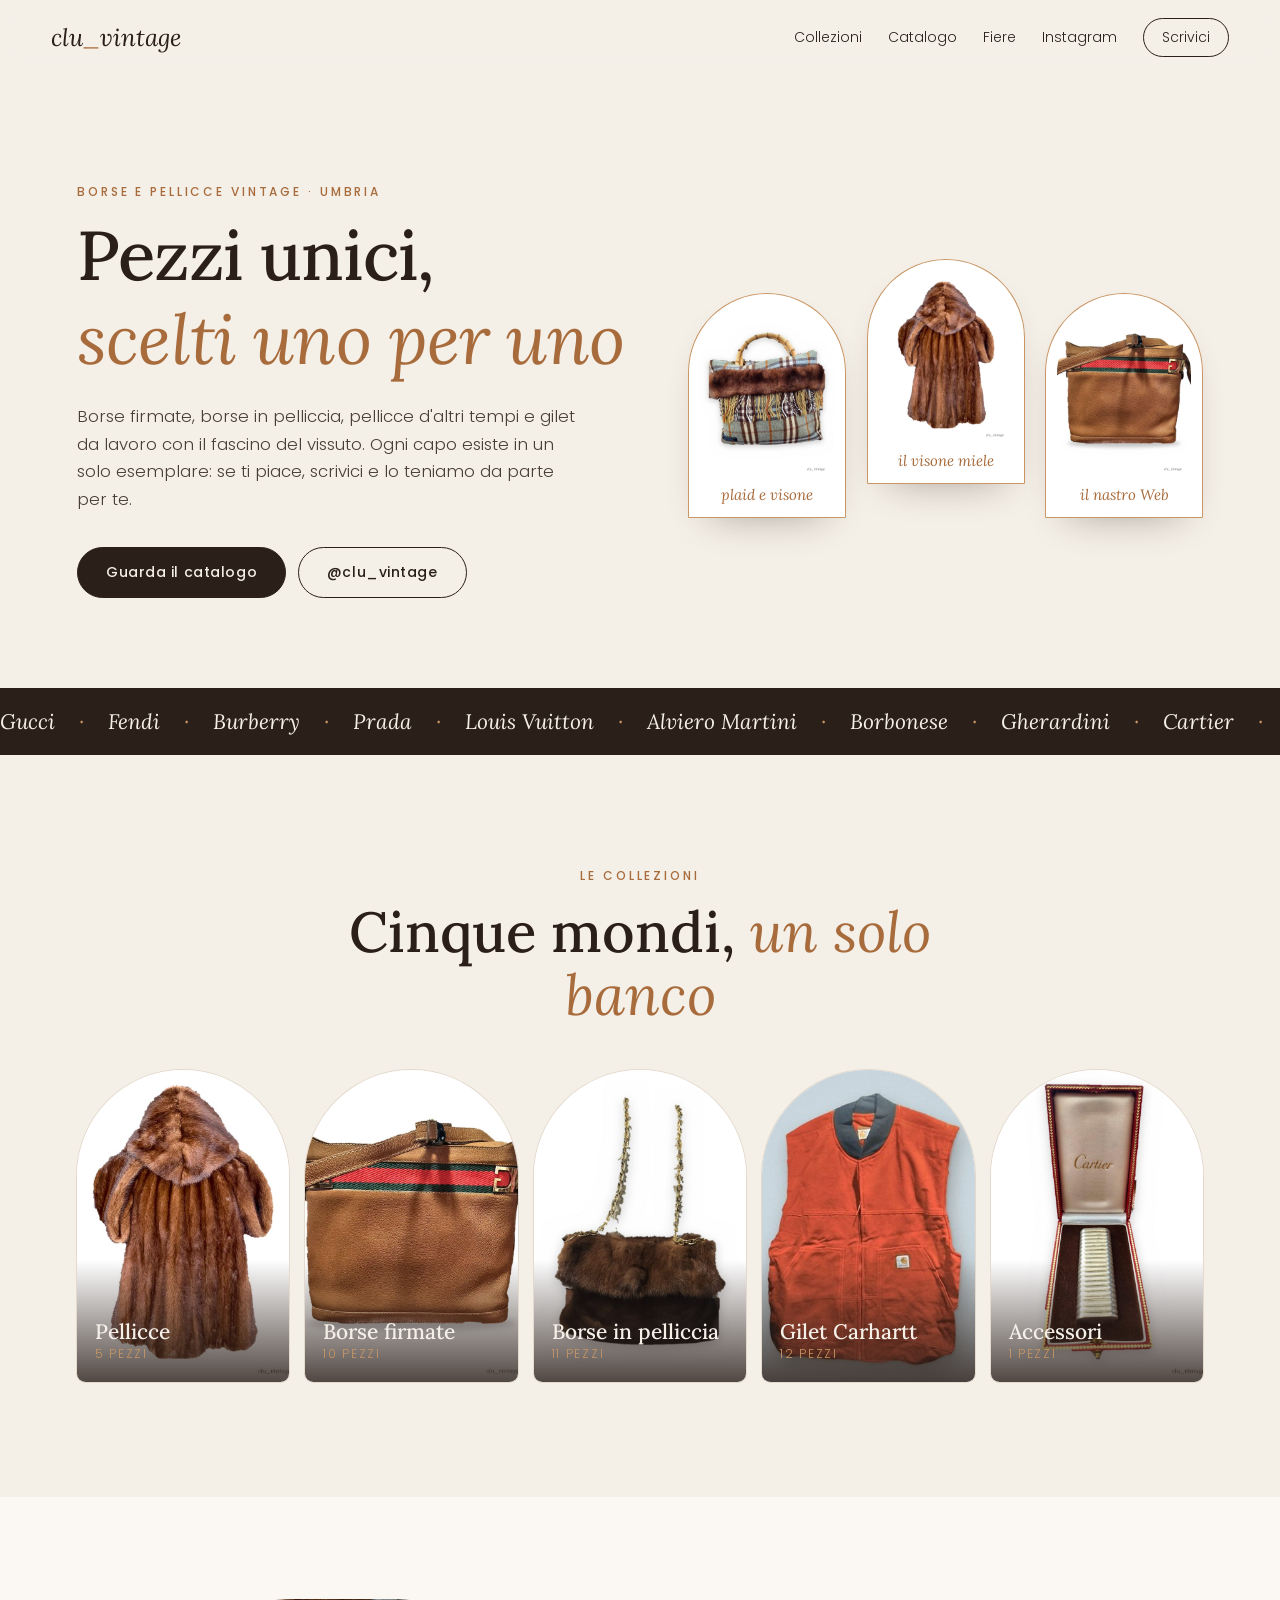
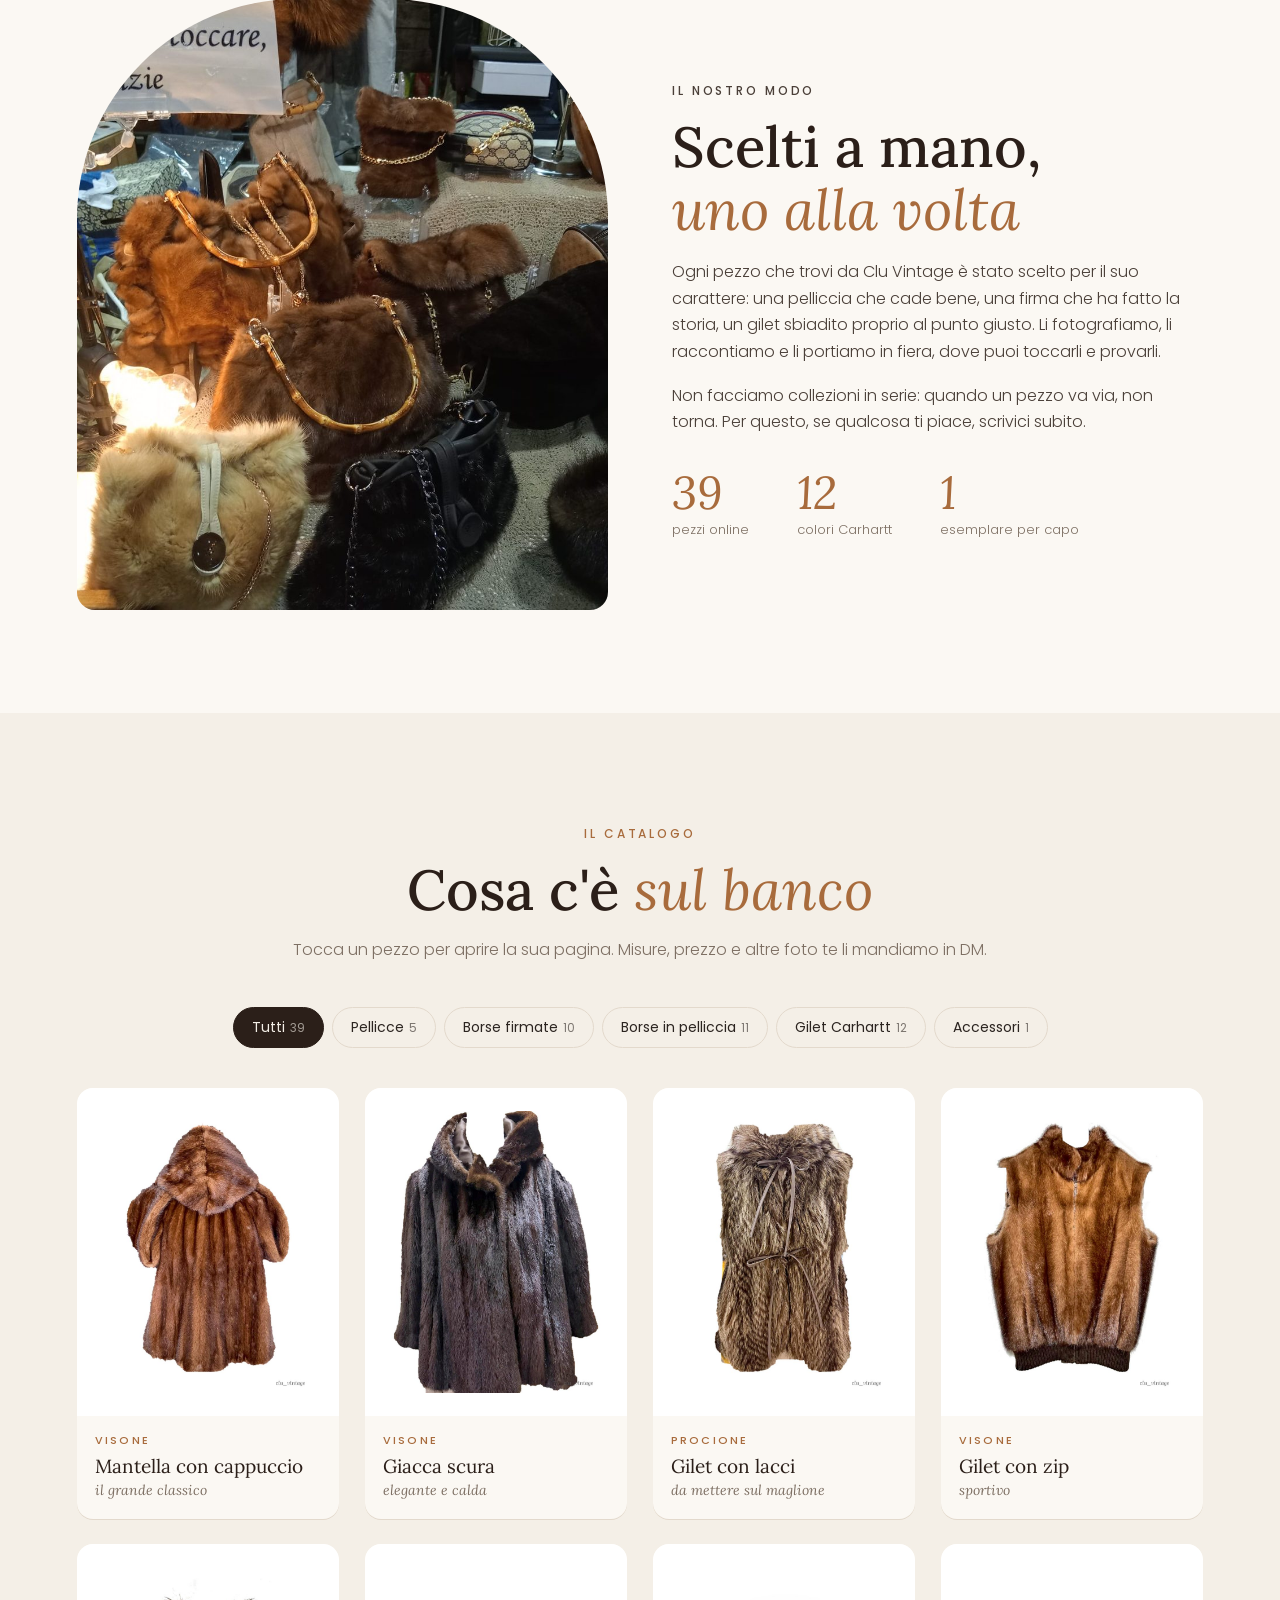
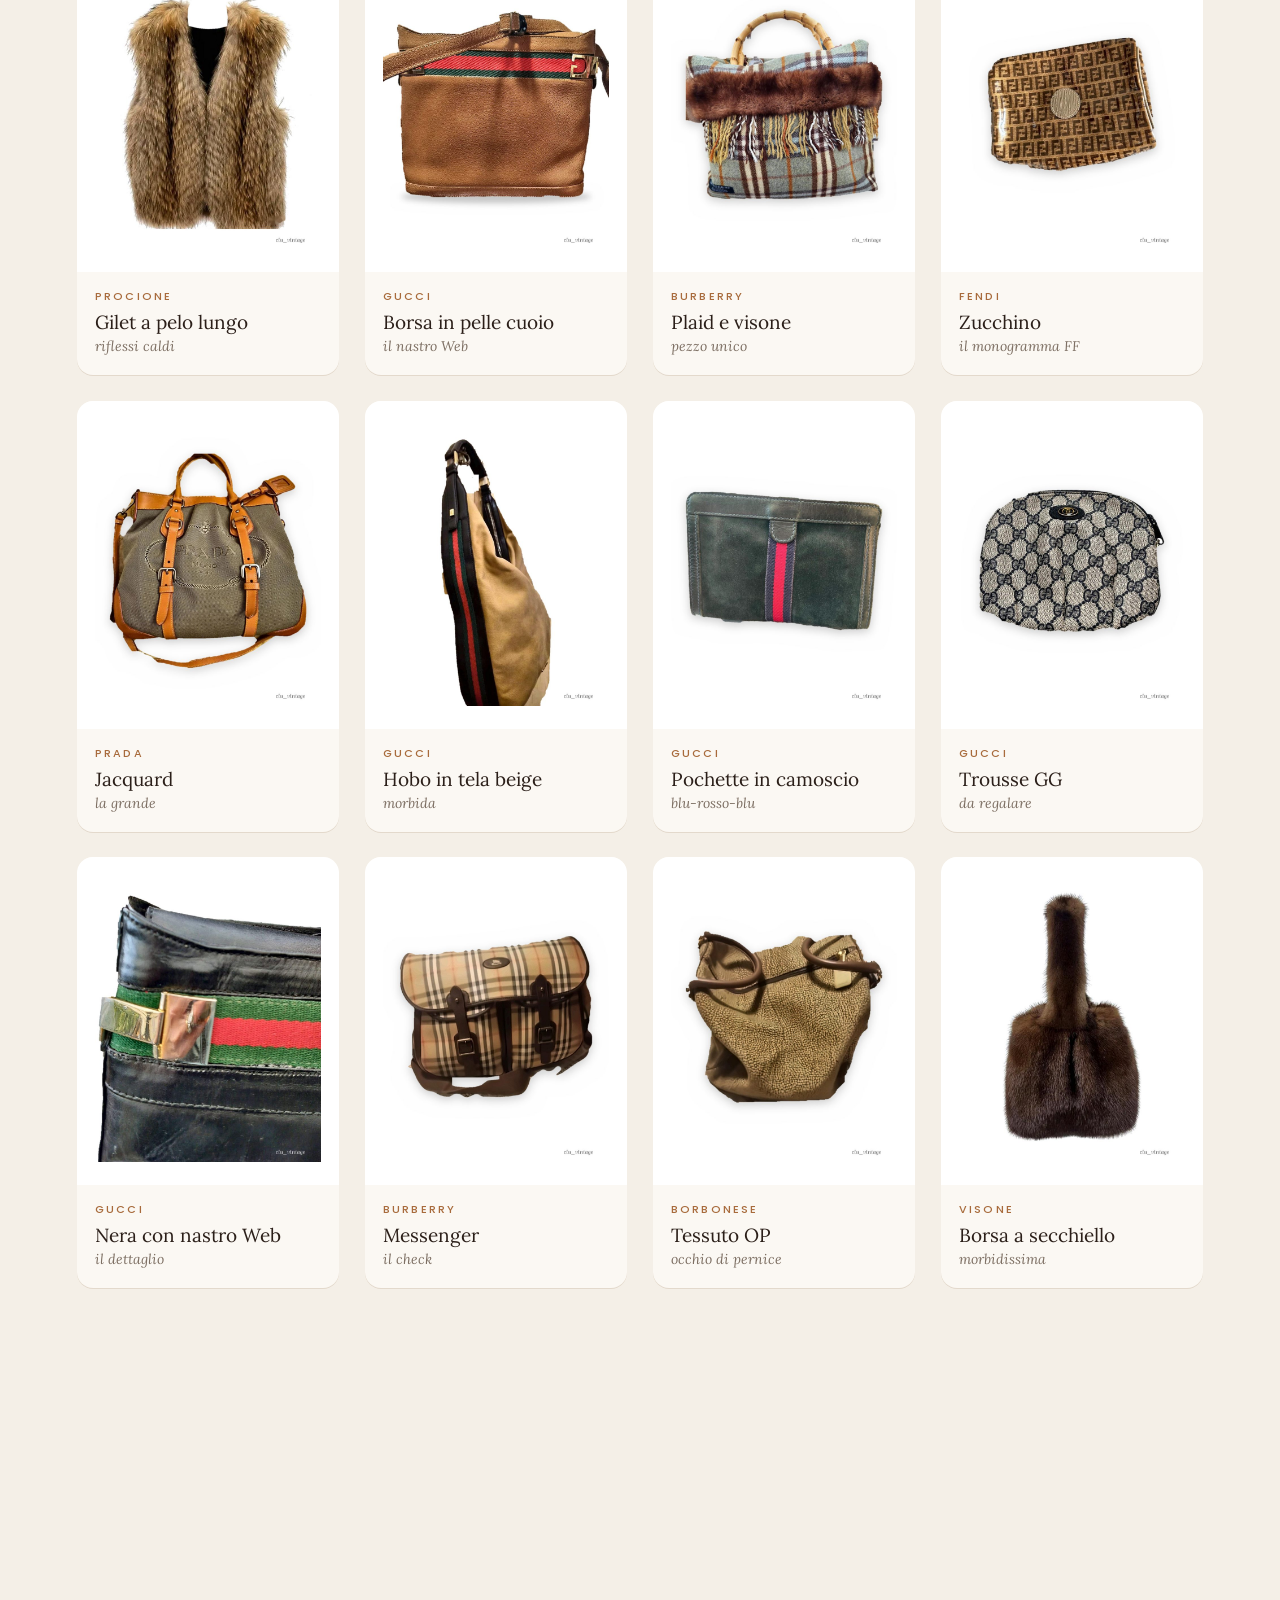
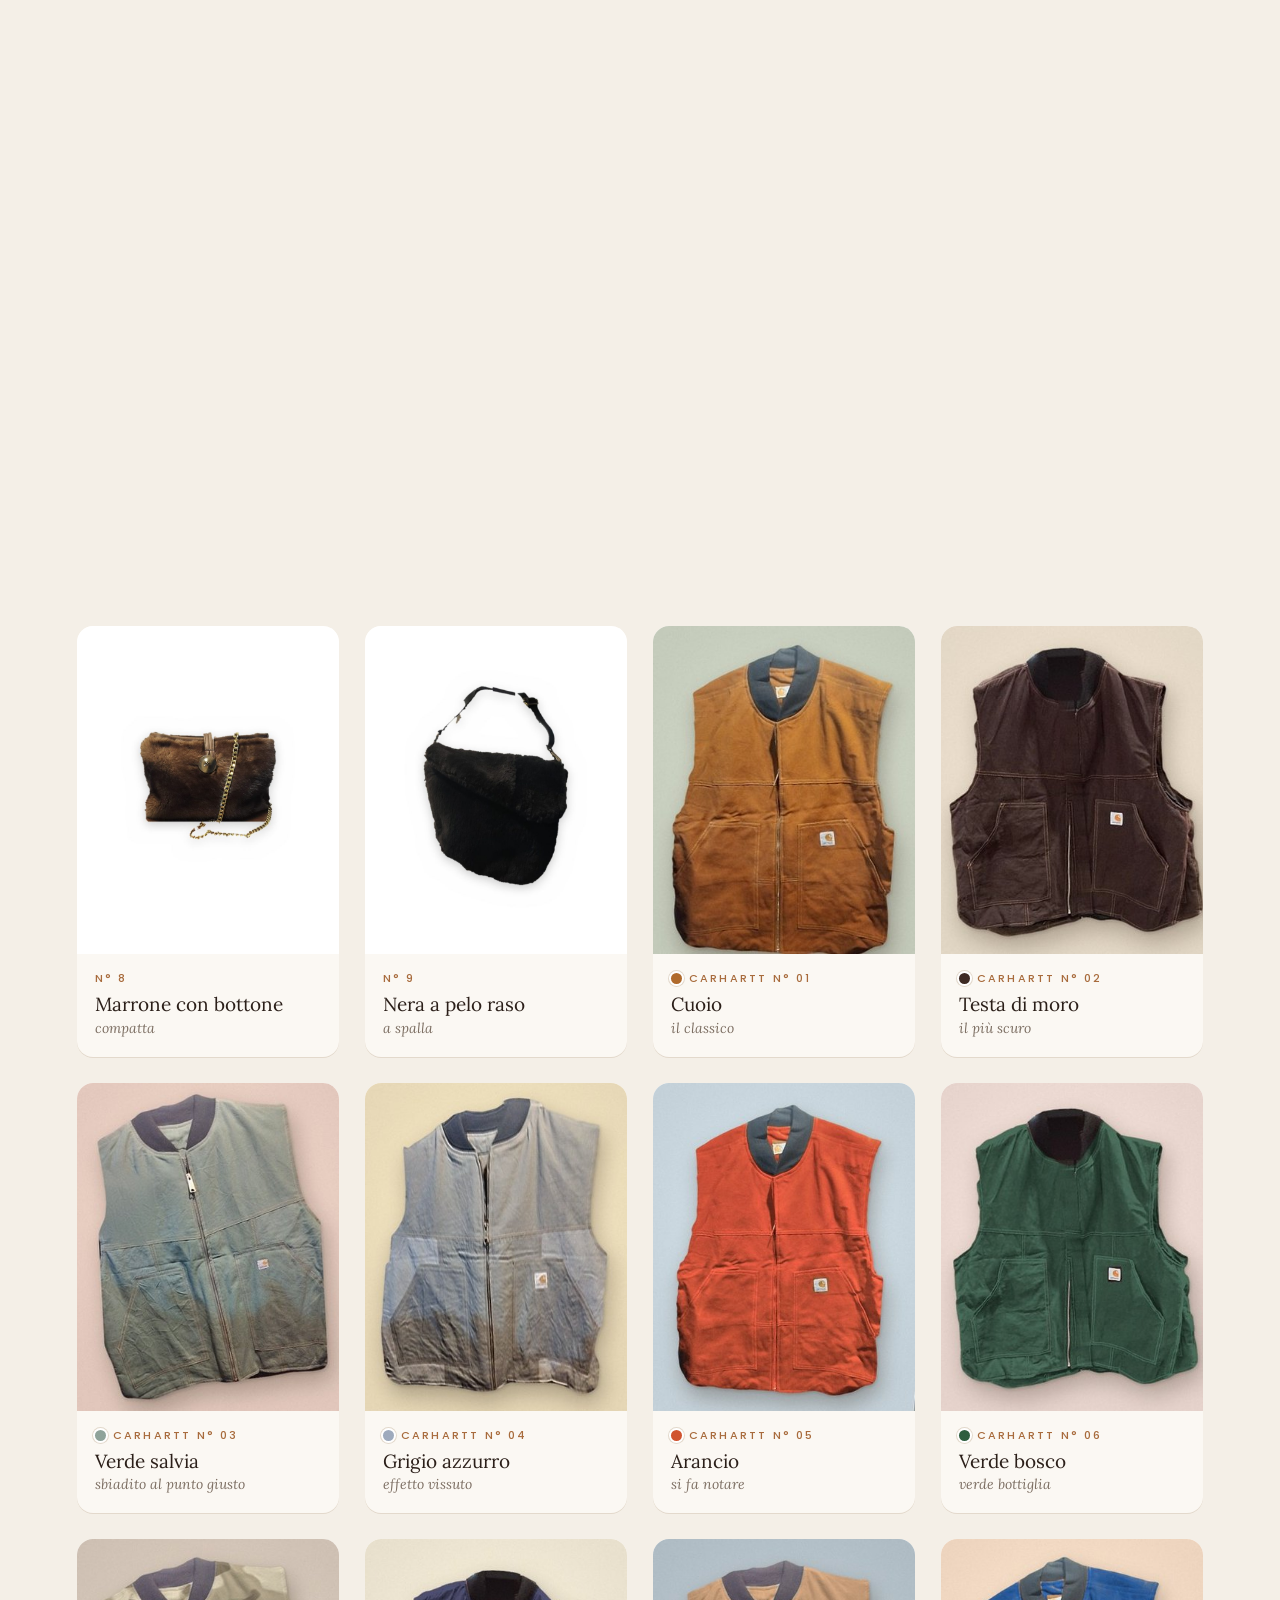
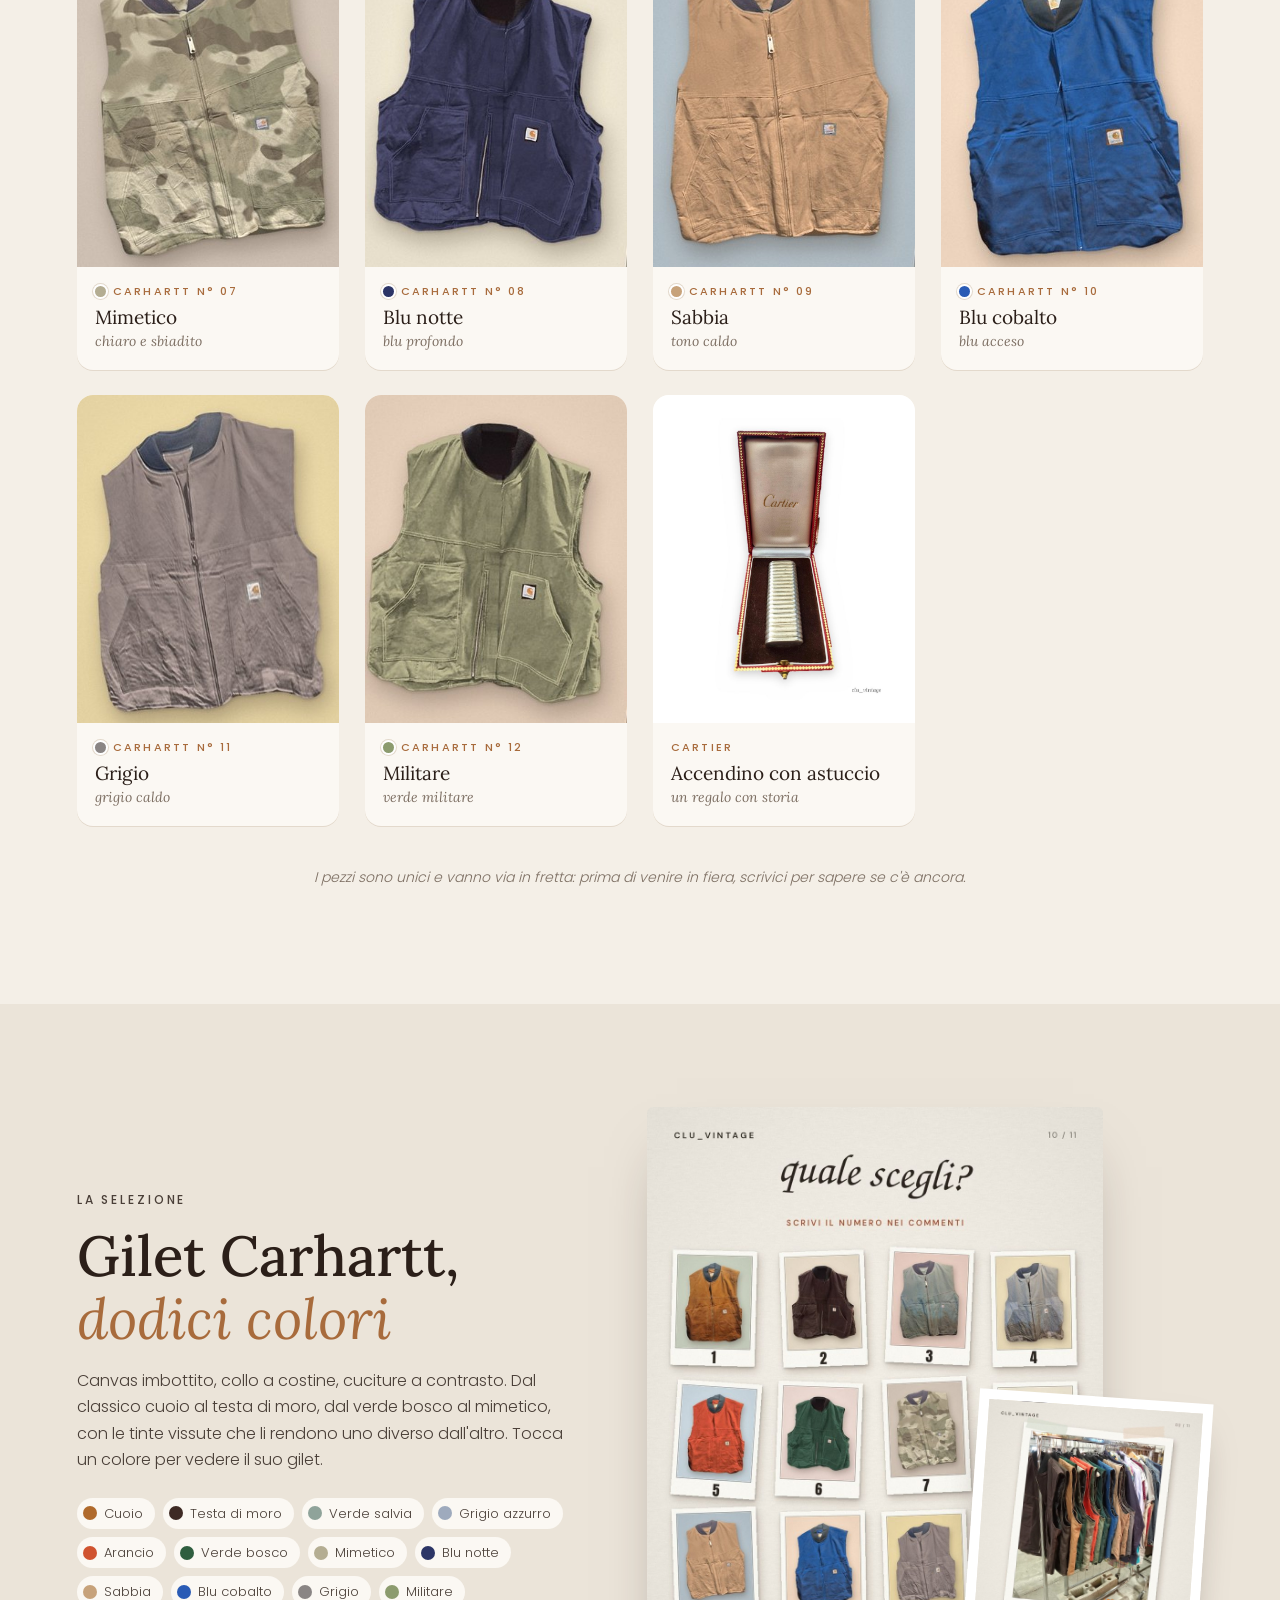
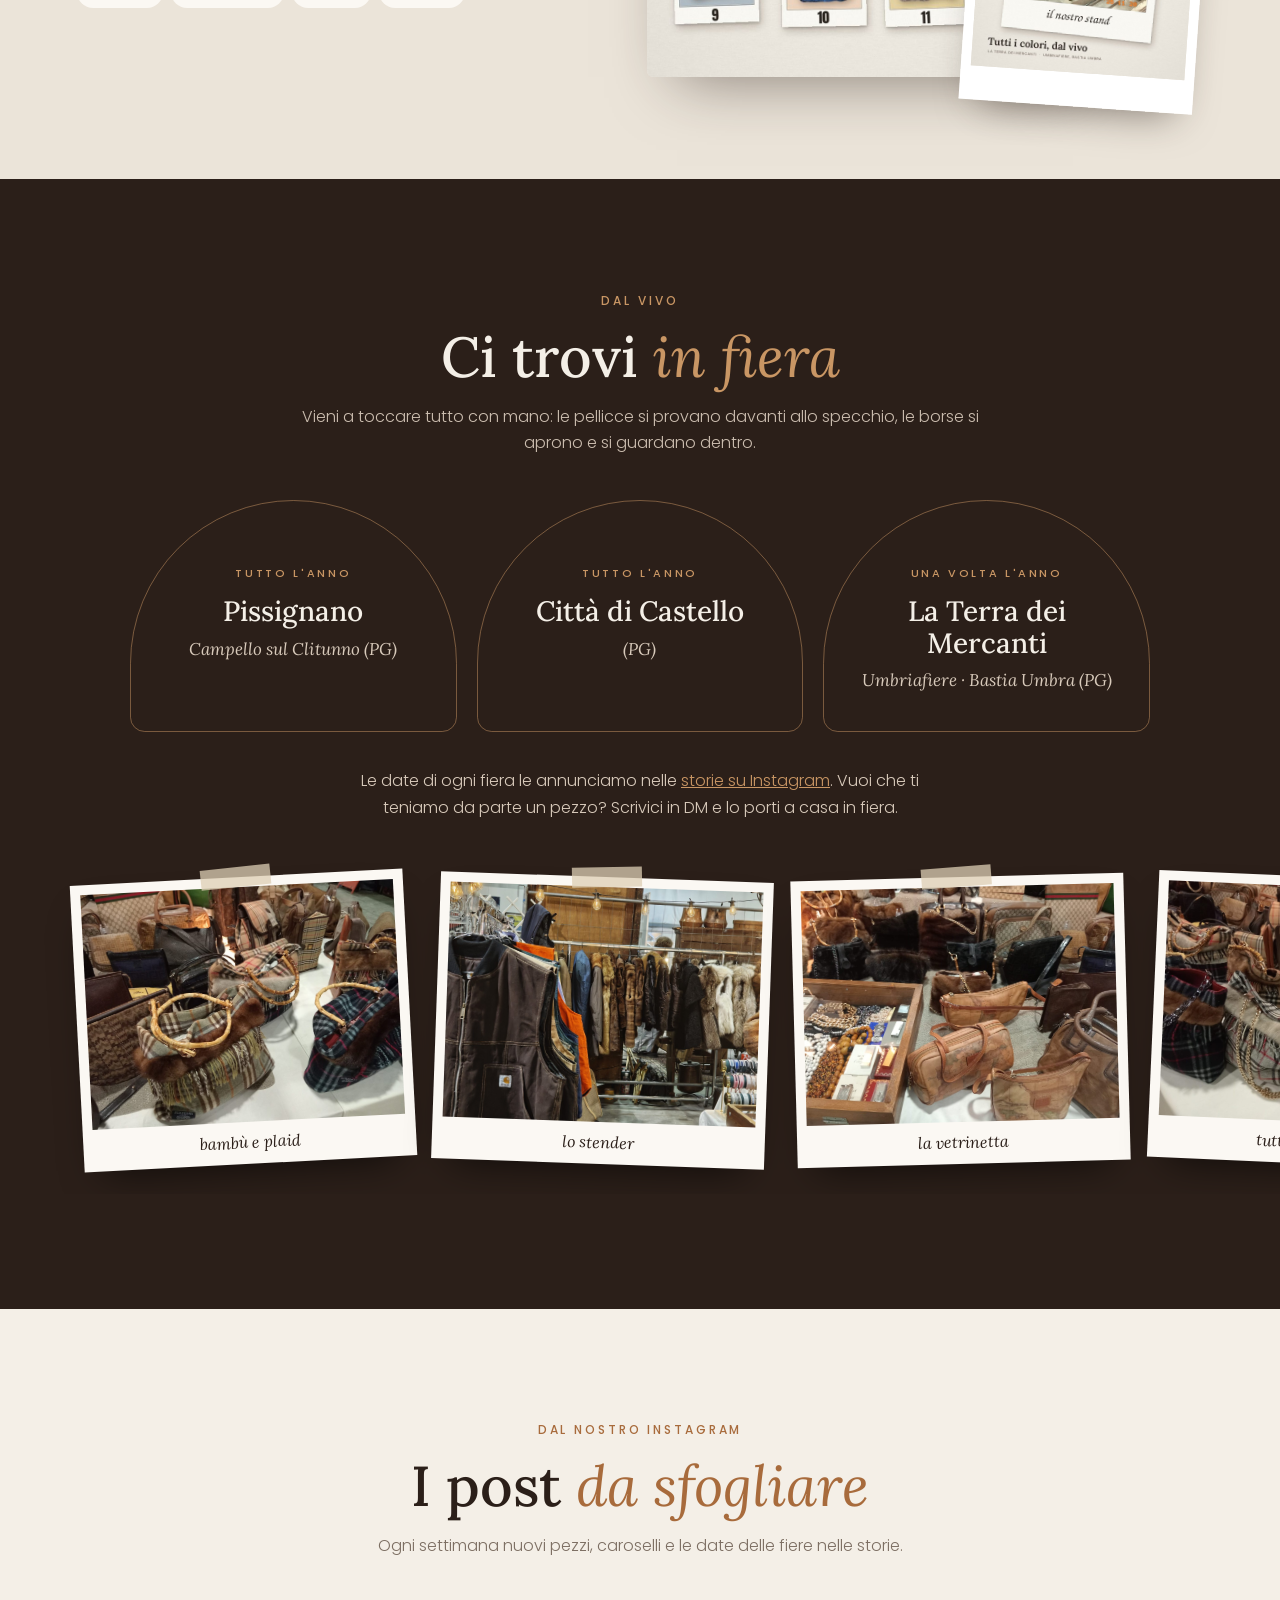
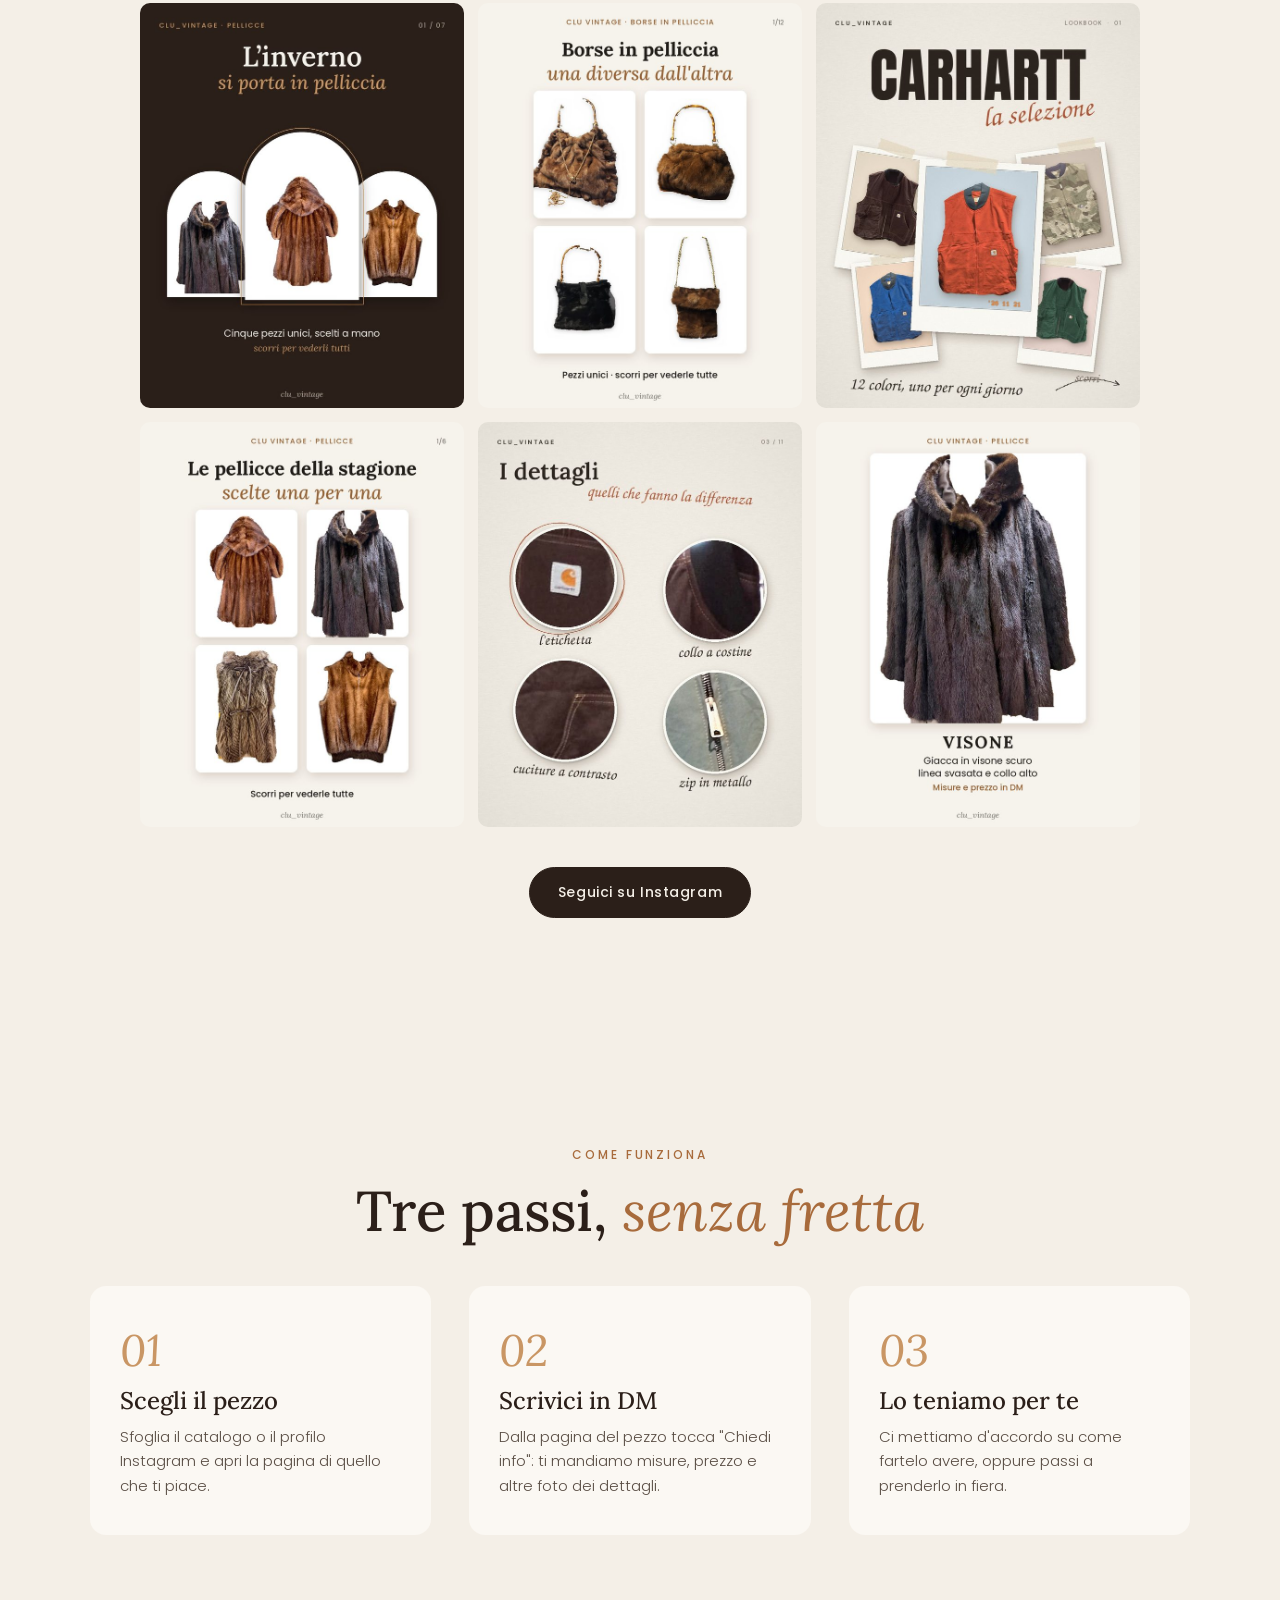
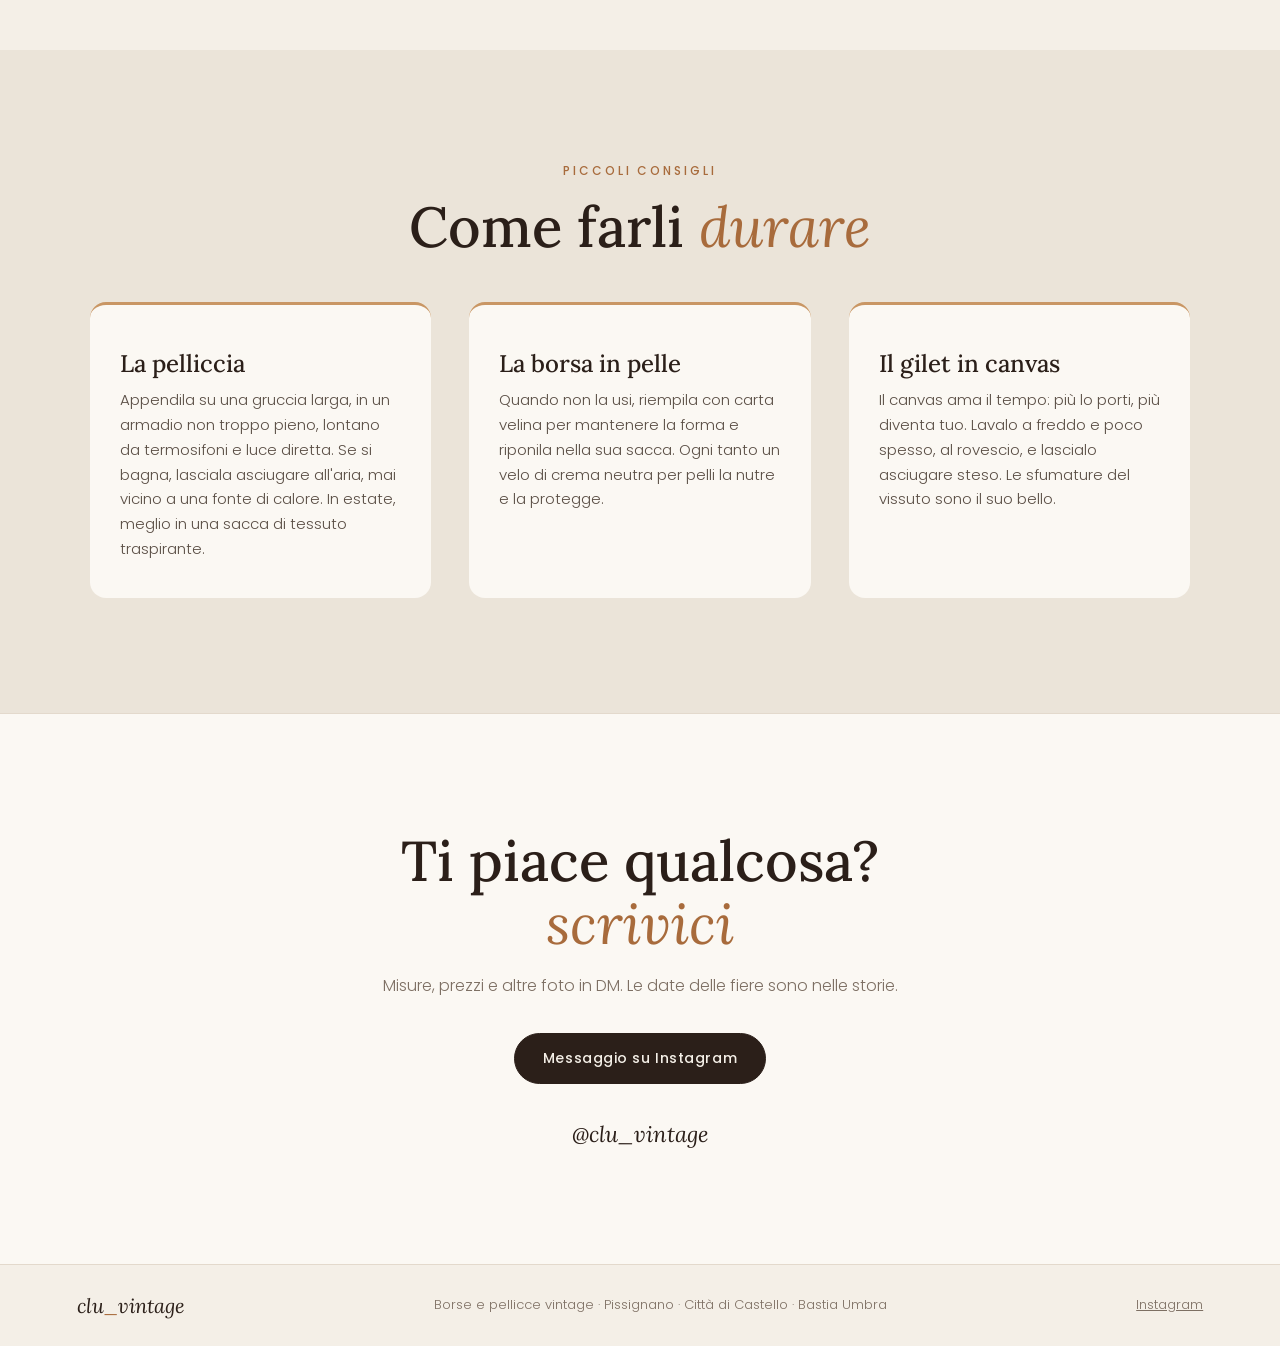
==== index.html @ 638a4118 "Sito vetrina Clu Vintage: catalogo, pagine prodotto, fiere, Instagram Co-Authored-By: Claude Opus 5." ====
<!doctype html>
<html lang="it">
<head>
<meta charset="utf-8">
<meta name="viewport" content="width=device-width, initial-scale=1">
<title>Clu Vintage · Borse e pellicce vintage</title>
<meta name="description" content="Clu Vintage: borse firmate, borse in pelliccia, pellicce e gilet Carhartt vintage. Pezzi unici scelti uno per uno. Ci trovi in fiera a Pissignano e Città di Castello e su Instagram.">
<meta property="og:title" content="Clu Vintage · Borse e pellicce vintage">
<meta property="og:description" content="Pezzi unici scelti uno per uno. Info e prezzi in DM su Instagram.">
<meta property="og:image" content="img/visone-cappuccio.jpg">
<link rel="icon" href="data:image/svg+xml,%3Csvg xmlns='http://www.w3.org/2000/svg' viewBox='0 0 64 64'%3E%3Crect width='64' height='64' rx='14' fill='%232b1f19'/%3E%3Ctext x='32' y='44' font-family='Georgia,serif' font-style='italic' font-size='34' fill='%23f4efe7' text-anchor='middle'%3Ec%3C/text%3E%3C/svg%3E">
<link rel="stylesheet" href="fonts/fonts.css">
<link rel="stylesheet" href="style.css">
</head>
<body>

<header class="top">
  <a class="logo" href="index.html">clu<span>_</span>vintage</a>
  <nav>
    <a href="#collezioni">Collezioni</a>
    <a href="#catalogo">Catalogo</a>
    <a href="#fiere">Fiere</a>
    <a href="#instagram">Instagram</a>
    <a class="pill" href="https://ig.me/m/clu_vintage" target="_blank" rel="noopener">Scrivici</a>
  </nav>
</header>

<section class="hero">
  <div class="hero-text">
    <p class="kicker rise" style="--d:0">Borse e pellicce vintage · Umbria</p>
    <h1><span class="rise" style="--d:1">Pezzi unici,</span><br><em class="rise" style="--d:2">scelti uno per uno</em></h1>
    <p class="lead rise" style="--d:3">Borse firmate, borse in pelliccia, pellicce d'altri tempi e gilet da lavoro con il fascino del vissuto. Ogni capo esiste in un solo esemplare: se ti piace, scrivici e lo teniamo da parte per te.</p>
    <div class="cta rise" style="--d:4">
      <a class="btn" href="#catalogo">Guarda il catalogo</a>
      <a class="btn ghost" href="https://instagram.com/clu_vintage" target="_blank" rel="noopener">@clu_vintage</a>
    </div>
  </div>
  <div class="arches" aria-hidden="true">
    <a class="arch a1" href="prodotto.html?p=burberry-plaid-visone"><img src="img/burberry-visone.jpg" alt=""><span>plaid e visone</span></a>
    <a class="arch a2" href="prodotto.html?p=mantella-visone-cappuccio"><img src="img/visone-cappuccio.jpg" alt=""><span>il visone miele</span></a>
    <a class="arch a3" href="prodotto.html?p=gucci-pelle-cuoio-web"><img src="img/gucci-cuoio-web.jpg" alt=""><span>il nastro Web</span></a>
  </div>
</section>

<div class="marquee" aria-label="Le firme">
  <div class="track">
    <span>Gucci</span><i>·</i><span>Fendi</span><i>·</i><span>Burberry</span><i>·</i><span>Prada</span><i>·</i><span>Louis Vuitton</span><i>·</i><span>Alviero Martini</span><i>·</i><span>Borbonese</span><i>·</i><span>Gherardini</span><i>·</i><span>Cartier</span><i>·</i><span>Carhartt</span><i>·</i><span>Visone</span><i>·</i>
    <span aria-hidden="true">Gucci</span><i>·</i><span aria-hidden="true">Fendi</span><i>·</i><span aria-hidden="true">Burberry</span><i>·</i><span aria-hidden="true">Prada</span><i>·</i><span aria-hidden="true">Louis Vuitton</span><i>·</i><span aria-hidden="true">Alviero Martini</span><i>·</i><span aria-hidden="true">Borbonese</span><i>·</i><span aria-hidden="true">Gherardini</span><i>·</i><span aria-hidden="true">Cartier</span><i>·</i><span aria-hidden="true">Carhartt</span><i>·</i><span aria-hidden="true">Visone</span><i>·</i>
  </div>
</div>

<section id="collezioni" class="section">
  <div class="head reveal">
    <p class="kicker">Le collezioni</p>
    <h2>Cinque mondi, <em>un solo banco</em></h2>
  </div>
  <div class="colls" id="colls"></div>
</section>

<section class="story">
  <div class="story-img reveal"><img src="img/banco-17752.jpg" alt="Il banco Clu Vintage con le borse in pelliccia" loading="lazy"></div>
  <div class="story-text reveal">
    <p class="kicker">Il nostro modo</p>
    <h2>Scelti a mano,<br><em>uno alla volta</em></h2>
    <p>Ogni pezzo che trovi da Clu Vintage è stato scelto per il suo carattere: una pelliccia che cade bene, una firma che ha fatto la storia, un gilet sbiadito proprio al punto giusto. Li fotografiamo, li raccontiamo e li portiamo in fiera, dove puoi toccarli e provarli.</p>
    <p>Non facciamo collezioni in serie: quando un pezzo va via, non torna. Per questo, se qualcosa ti piace, scrivici subito.</p>
    <div class="nums">
      <div><b data-count="40">40</b><span>pezzi online</span></div>
      <div><b data-count="12">12</b><span>colori Carhartt</span></div>
      <div><b>1</b><span>esemplare per capo</span></div>
    </div>
  </div>
</section>

<section id="catalogo" class="section">
  <div class="head reveal">
    <p class="kicker">Il catalogo</p>
    <h2>Cosa c'è <em>sul banco</em></h2>
    <p class="sub" id="catsub">Tocca un pezzo per aprire la sua pagina. Misure, prezzo e altre foto te li mandiamo in DM.</p>
  </div>
  <div class="filters" role="tablist"></div>
  <div class="grid" id="grid"></div>
  <p class="note">I pezzi sono unici e vanno via in fretta: prima di venire in fiera, scrivici per sapere se c'è ancora.</p>
</section>

<section class="carhartt">
  <div class="c-text reveal">
    <p class="kicker">La selezione</p>
    <h2>Gilet Carhartt,<br><em>dodici colori</em></h2>
    <p>Canvas imbottito, collo a costine, cuciture a contrasto. Dal classico cuoio al testa di moro, dal verde bosco al mimetico, con le tinte vissute che li rendono uno diverso dall'altro. Tocca un colore per vedere il suo gilet.</p>
    <p class="swatches" id="swatches"></p>
  </div>
  <div class="c-img reveal">
    <img class="p1" src="img/carhartt-12.jpg" alt="I dodici gilet Carhartt numerati da 1 a 12" loading="lazy">
    <img class="p2" src="img/carhartt-stand.jpg" alt="I gilet appesi allo stand" loading="lazy">
  </div>
</section>

<section id="fiere" class="section market">
  <div class="head reveal">
    <p class="kicker">Dal vivo</p>
    <h2>Ci trovi <em>in fiera</em></h2>
    <p class="sub">Vieni a toccare tutto con mano: le pellicce si provano davanti allo specchio, le borse si aprono e si guardano dentro.</p>
  </div>
  <div class="fairs">
    <div class="fair reveal">
      <p class="m-label">Tutto l'anno</p>
      <h3>Pissignano</h3>
      <p class="m-place">Campello sul Clitunno (PG)</p>
    </div>
    <div class="fair reveal">
      <p class="m-label">Tutto l'anno</p>
      <h3>Città di Castello</h3>
      <p class="m-place">(PG)</p>
    </div>
    <div class="fair reveal">
      <p class="m-label">Una volta l'anno</p>
      <h3>La Terra dei Mercanti</h3>
      <p class="m-place">Umbriafiere · Bastia Umbra (PG)</p>
    </div>
  </div>
  <p class="fair-note reveal">Le date di ogni fiera le annunciamo nelle <a href="https://instagram.com/clu_vintage" target="_blank" rel="noopener">storie su Instagram</a>. Vuoi che ti teniamo da parte un pezzo? Scrivici in DM e lo porti a casa in fiera.</p>
  <div class="strip" id="strip">
    <figure style="--r:-3deg"><img src="img/banco-17758.jpg" alt="Borse con manici in bambù e plaid" loading="lazy"><figcaption>bambù e plaid</figcaption></figure>
    <figure style="--r:2deg"><img src="img/banco-17914.jpg" alt="Lo stand con gilet e pellicce" loading="lazy"><figcaption>lo stender</figcaption></figure>
    <figure style="--r:-1.5deg"><img src="img/banco-17749.jpg" alt="Borse in pelle e accendini sul banco" loading="lazy"><figcaption>la vetrinetta</figcaption></figure>
    <figure style="--r:2.5deg"><img src="img/banco-17764.jpg" alt="Borse vintage firmate sul banco" loading="lazy"><figcaption>tutto da toccare</figcaption></figure>
    <figure style="--r:-2deg"><img src="img/banco-17742.jpg" alt="I gilet colorati appesi" loading="lazy"><figcaption>tutti i colori</figcaption></figure>
    <figure style="--r:3deg"><img src="img/banco-17765.jpg" alt="Borse in pelliccia e borse firmate" loading="lazy"><figcaption>il banco</figcaption></figure>
    <figure style="--r:-2.5deg"><img src="img/banco-17916.jpg" alt="Il corridoio dello stand" loading="lazy"><figcaption>fra gli stender</figcaption></figure>
    <figure style="--r:1.5deg"><img src="img/banco-17778.jpg" alt="Borse in tessuto e pelle" loading="lazy"><figcaption>firme italiane</figcaption></figure>
  </div>
</section>

<section id="instagram" class="section ig">
  <div class="head reveal">
    <p class="kicker">Dal nostro Instagram</p>
    <h2>I post <em>da sfogliare</em></h2>
    <p class="sub">Ogni settimana nuovi pezzi, caroselli e le date delle fiere nelle storie.</p>
  </div>
  <div class="ig-grid">
    <a class="reveal" href="https://instagram.com/clu_vintage" target="_blank" rel="noopener"><img src="img/ig-inverno.jpg" alt="Post: l'inverno si porta in pelliccia" loading="lazy"><span>L'inverno si porta in pelliccia</span></a>
    <a class="reveal" href="https://instagram.com/clu_vintage" target="_blank" rel="noopener"><img src="img/ig-borse-pelliccia.jpg" alt="Post: borse in pelliccia" loading="lazy"><span>Borse in pelliccia</span></a>
    <a class="reveal" href="https://instagram.com/clu_vintage" target="_blank" rel="noopener"><img src="img/ig-carhartt.jpg" alt="Post: Carhartt la selezione" loading="lazy"><span>Carhartt, la selezione</span></a>
    <a class="reveal" href="https://instagram.com/clu_vintage" target="_blank" rel="noopener"><img src="img/ig-pellicce.jpg" alt="Post: le pellicce della stagione" loading="lazy"><span>Le pellicce della stagione</span></a>
    <a class="reveal" href="https://instagram.com/clu_vintage" target="_blank" rel="noopener"><img src="img/ig-dettagli.jpg" alt="Post: i dettagli" loading="lazy"><span>I dettagli</span></a>
    <a class="reveal" href="https://instagram.com/clu_vintage" target="_blank" rel="noopener"><img src="img/ig-visone.jpg" alt="Post: visone" loading="lazy"><span>Visone</span></a>
  </div>
  <div class="cta center reveal"><a class="btn" href="https://instagram.com/clu_vintage" target="_blank" rel="noopener">Seguici su Instagram</a></div>
</section>

<section id="come" class="section how">
  <div class="head reveal">
    <p class="kicker">Come funziona</p>
    <h2>Tre passi, <em>senza fretta</em></h2>
  </div>
  <ol class="steps">
    <li class="reveal"><span>01</span><h3>Scegli il pezzo</h3><p>Sfoglia il catalogo o il profilo Instagram e apri la pagina di quello che ti piace.</p></li>
    <li class="reveal"><span>02</span><h3>Scrivici in DM</h3><p>Dalla pagina del pezzo tocca "Chiedi info": ti mandiamo misure, prezzo e altre foto dei dettagli.</p></li>
    <li class="reveal"><span>03</span><h3>Lo teniamo per te</h3><p>Ci mettiamo d'accordo su come fartelo avere, oppure passi a prenderlo in fiera.</p></li>
  </ol>
</section>

<section class="section care">
  <div class="head reveal">
    <p class="kicker">Piccoli consigli</p>
    <h2>Come farli <em>durare</em></h2>
  </div>
  <div class="care-grid">
    <div class="reveal"><h3>La pelliccia</h3><p>Appendila su una gruccia larga, in un armadio non troppo pieno, lontano da termosifoni e luce diretta. Se si bagna, lasciala asciugare all'aria, mai vicino a una fonte di calore. In estate, meglio in una sacca di tessuto traspirante.</p></div>
    <div class="reveal"><h3>La borsa in pelle</h3><p>Quando non la usi, riempila con carta velina per mantenere la forma e riponila nella sua sacca. Ogni tanto un velo di crema neutra per pelli la nutre e la protegge.</p></div>
    <div class="reveal"><h3>Il gilet in canvas</h3><p>Il canvas ama il tempo: più lo porti, più diventa tuo. Lavalo a freddo e poco spesso, al rovescio, e lascialo asciugare steso. Le sfumature del vissuto sono il suo bello.</p></div>
  </div>
</section>

<section class="contact">
  <h2 class="reveal">Ti piace qualcosa?<br><em>scrivici</em></h2>
  <p class="reveal">Misure, prezzi e altre foto in DM. Le date delle fiere sono nelle storie.</p>
  <div class="cta center reveal">
    <a class="btn" href="https://ig.me/m/clu_vintage" target="_blank" rel="noopener">Messaggio su Instagram</a>
    <a class="btn ghost" data-wa href="#" hidden target="_blank" rel="noopener">WhatsApp</a>
  </div>
  <p class="handle">@clu_vintage</p>
</section>

<footer class="foot">
  <span class="logo small">clu<span>_</span>vintage</span>
  <span>Borse e pellicce vintage · Pissignano · Città di Castello · Bastia Umbra</span>
  <a href="https://instagram.com/clu_vintage" target="_blank" rel="noopener">Instagram</a>
</footer>

<script src="data.js"></script>
<script src="app.js"></script>
</body>
</html>
---- fonts/fonts.css ----
@font-face{font-family:'Lora';font-style:italic;font-weight:400;font-display:swap;src:url(lora-italic-400.woff2) format('woff2')}
@font-face{font-family:'Lora';font-style:normal;font-weight:400;font-display:swap;src:url(lora-normal-400.woff2) format('woff2')}
@font-face{font-family:'Lora';font-style:normal;font-weight:500;font-display:swap;src:url(lora-normal-500.woff2) format('woff2')}
@font-face{font-family:'Poppins';font-style:normal;font-weight:300;font-display:swap;src:url(poppins-normal-300.woff2) format('woff2')}
@font-face{font-family:'Poppins';font-style:normal;font-weight:400;font-display:swap;src:url(poppins-normal-400.woff2) format('woff2')}
@font-face{font-family:'Poppins';font-style:normal;font-weight:500;font-display:swap;src:url(poppins-normal-500.woff2) format('woff2')}
---- style.css ----
@view-transition { navigation: auto; }
:root{
  --cream:#f4efe7; --paper:#fbf8f3; --sand:#ebe4d9; --choc:#2b1f19; --ink:#2b2420; --mute:#7d6f63;
  --cuoio:#a86b3c; --cuoio-l:#c99664; --line:#e3d9cc;
  --serif:'Lora',Georgia,serif; --sans:'Poppins',system-ui,sans-serif;
  --ease:cubic-bezier(.2,.7,.2,1);
}
[hidden]{display:none!important}
*{box-sizing:border-box;margin:0;padding:0}
html{scroll-behavior:smooth}
body{background:var(--cream);color:var(--ink);font:300 16px/1.65 var(--sans);-webkit-font-smoothing:antialiased;overflow-x:hidden}
img{display:block;max-width:100%}
a{color:inherit}
em{font-family:var(--serif);font-style:italic;font-weight:400;color:var(--cuoio)}
h1,h2,h3{font-family:var(--serif);font-weight:500;line-height:1.12;color:var(--choc)}
.kicker{font:500 12px/1 var(--sans);letter-spacing:.24em;text-transform:uppercase;color:var(--cuoio);margin-bottom:18px}

/* ---------- animazioni ---------- */
.rise{display:inline-block;opacity:0;transform:translateY(28px);animation:rise .9s var(--ease) forwards;animation-delay:calc(var(--d)*.12s + .1s)}
@keyframes rise{to{opacity:1;transform:none}}
.reveal{opacity:0;transform:translateY(34px);transition:opacity .8s var(--ease),transform .8s var(--ease);transition-delay:calc(var(--i,0)*70ms)}
.reveal.in{opacity:1;transform:none}
@keyframes float{50%{transform:translateY(-10px)}}
::view-transition-old(root),::view-transition-new(root){animation-duration:.45s}
::view-transition-group(hero-img){animation-duration:.55s;animation-timing-function:var(--ease)}

/* ---------- header ---------- */
.top{position:sticky;top:0;z-index:20;display:flex;align-items:center;justify-content:space-between;gap:16px;padding:18px clamp(16px,4vw,56px);background:rgba(244,239,231,.88);backdrop-filter:blur(10px);border-bottom:1px solid transparent;transition:padding .3s,border-color .3s;view-transition-name:top}
.top.small{padding-top:10px;padding-bottom:10px;border-color:var(--line)}
.logo{font:italic 400 24px var(--serif);text-decoration:none;color:var(--choc)}
.logo span{color:var(--cuoio)}
.logo.small{font-size:20px}
.top nav{display:flex;gap:26px;align-items:center;font-size:14px}
.top nav a{text-decoration:none;position:relative}
.top nav a:not(.pill)::after{content:"";position:absolute;left:0;right:0;bottom:-4px;height:1px;background:var(--cuoio);transform:scaleX(0);transform-origin:left;transition:transform .35s var(--ease)}
.top nav a:not(.pill):hover::after{transform:scaleX(1)}
.pill{border:1px solid var(--choc);border-radius:999px;padding:7px 18px;transition:.25s}
.top nav a.pill:hover{background:var(--choc);color:var(--cream)}

/* ---------- bottoni ---------- */
.btn{display:inline-block;font:500 14px var(--sans);letter-spacing:.04em;text-decoration:none;background:var(--choc);color:var(--cream);border:1px solid var(--choc);padding:14px 28px;border-radius:999px;cursor:pointer;transition:background .25s,color .25s,border-color .25s,transform .25s}
.btn:hover{background:var(--cuoio);border-color:var(--cuoio);transform:translateY(-2px)}
.btn.ghost{background:transparent;color:var(--choc)}
.btn.ghost:hover{background:var(--choc);color:var(--cream)}
.cta{display:flex;flex-wrap:wrap;gap:12px;margin-top:34px}
.cta.center{justify-content:center}

/* ---------- hero ---------- */
.hero{display:grid;grid-template-columns:1fr 1.05fr;gap:clamp(24px,5vw,80px);align-items:center;padding:clamp(48px,8vw,110px) clamp(16px,6vw,96px) clamp(56px,7vw,96px)}
.hero h1{font-size:clamp(42px,5.4vw,76px);letter-spacing:-.01em}
.hero h1 em{margin-top:6px;white-space:nowrap}
.lead{max-width:30em;margin-top:26px;font-size:clamp(16px,1.3vw,18px);color:#4a3f38}
.arches{display:grid;grid-template-columns:repeat(3,1fr);gap:clamp(10px,1.6vw,22px);align-items:end}
.arch{background:#fff;border-radius:999px 999px 14px 14px;padding:14px 12px 0;box-shadow:0 0 0 1px var(--cuoio-l) inset,0 18px 40px -24px rgba(43,31,25,.45);overflow:hidden;display:flex;flex-direction:column;text-decoration:none;opacity:0;animation:rise 1s var(--ease) forwards,float 7s ease-in-out infinite;transition:box-shadow .3s}
.arch:hover{box-shadow:0 0 0 1px var(--cuoio) inset,0 28px 50px -24px rgba(43,31,25,.6)}
.a1{animation-delay:.35s,1.4s}.a2{animation-delay:.5s,2.4s;margin-bottom:34px}.a3{animation-delay:.65s,3.2s}
.arch img{aspect-ratio:4/5;object-fit:cover;object-position:center 40%;border-radius:999px 999px 0 0;transition:transform .6s var(--ease)}
.arch:hover img{transform:scale(1.06)}
.arch span{font:italic 15px var(--serif);color:var(--cuoio);text-align:center;padding:10px 4px 14px}

/* ---------- marquee ---------- */
.marquee{background:var(--choc);overflow:hidden;padding:20px 0}
.track{display:flex;gap:24px;width:max-content;animation:slide 38s linear infinite;font:italic 21px var(--serif);color:var(--cream);white-space:nowrap}
.track i{color:var(--cuoio-l);font-style:normal}
.marquee:hover .track{animation-play-state:paused}
@keyframes slide{to{transform:translateX(-50%)}}

/* ---------- sezioni ---------- */
.section{padding:clamp(64px,9vw,120px) clamp(16px,6vw,96px)}
.head{text-align:center;max-width:720px;margin:0 auto 44px}
.head h2,.carhartt h2,.contact h2,.story h2{font-size:clamp(34px,4.4vw,58px)}
.sub{margin-top:16px;color:var(--mute)}

/* collezioni */
.colls{display:grid;grid-template-columns:repeat(5,1fr);gap:16px;max-width:1300px;margin:0 auto}
.coll{position:relative;border-radius:200px 200px 16px 16px;overflow:hidden;background:#fff;aspect-ratio:3/4.4;text-decoration:none;box-shadow:0 0 0 1px var(--line)}
.coll img{position:absolute;inset:0;width:100%;height:100%;object-fit:cover;transition:transform .8s var(--ease)}
.coll div{position:absolute;left:0;right:0;bottom:0;padding:60px 18px 18px;background:linear-gradient(transparent,rgba(43,31,25,.82));color:var(--cream)}
.coll h3{color:var(--cream);font-size:21px}
.coll p{font-size:12px;letter-spacing:.14em;text-transform:uppercase;color:var(--cuoio-l)}
.coll:hover img{transform:scale(1.08)}

/* storia */
.story{display:grid;grid-template-columns:1fr 1fr;gap:clamp(28px,5vw,80px);align-items:center;padding:clamp(64px,8vw,110px) clamp(16px,6vw,96px);background:var(--paper)}
.story-img{border-radius:220px 220px 18px 18px;overflow:hidden;aspect-ratio:4/4.6}
.story-img img{width:100%;height:100%;object-fit:cover}
.story p{margin-top:18px;max-width:32em;color:#4a3f38}
.nums{display:flex;gap:clamp(18px,4vw,48px);margin-top:34px;flex-wrap:wrap}
.nums b{display:block;font:italic 46px/1 var(--serif);color:var(--cuoio)}
.nums span{font-size:13px;color:var(--mute)}

/* filtri + griglia */
.filters{display:flex;flex-wrap:wrap;justify-content:center;gap:8px;margin-bottom:40px}
.filters button{font:400 14px var(--sans);background:transparent;border:1px solid var(--line);color:var(--ink);padding:9px 18px;border-radius:999px;cursor:pointer;transition:.25s}
.filters button:hover{border-color:var(--cuoio)}
.filters button[aria-selected=true]{background:var(--choc);color:var(--cream);border-color:var(--choc)}
.filters small{opacity:.6;margin-left:5px}
.grid{display:grid;grid-template-columns:repeat(auto-fill,minmax(220px,1fr));gap:clamp(14px,2vw,26px);max-width:1300px;margin:0 auto}
.card{display:block;text-decoration:none;background:var(--paper);border-radius:16px;overflow:hidden;box-shadow:0 1px 0 var(--line);transition:transform .35s var(--ease),box-shadow .35s,opacity .8s var(--ease)}
.card.reveal{transition:transform .8s var(--ease),opacity .8s var(--ease),box-shadow .35s;transition-delay:calc(var(--i,0)*60ms)}
.card.in:hover{transform:translateY(-6px);box-shadow:0 26px 44px -26px rgba(43,31,25,.5);transition-delay:0s}
.card .ph{position:relative;background:#fff;aspect-ratio:4/5;overflow:hidden}
.card .ph img{position:absolute;inset:0;width:100%;height:100%;object-fit:contain;padding:7%;transition:transform .6s var(--ease),opacity .5s}
.card[href*=carhartt] .ph img{object-fit:cover;padding:0}
.card .ph .alt{opacity:0;object-fit:cover;padding:0}
.card:hover .ph img{transform:scale(1.05)}
.card:hover .ph .alt{opacity:1}
.card .tx{padding:16px 18px 20px}
.card .br{font:500 11px var(--sans);letter-spacing:.2em;text-transform:uppercase;color:var(--cuoio);display:flex;align-items:center;gap:7px}
.card .nm{font:400 19px/1.25 var(--serif);color:var(--choc);margin-top:6px}
.card .nt{font:italic 14px var(--serif);color:var(--mute);margin-top:2px}
.dot{display:inline-block;width:11px;height:11px;border-radius:50%;background:var(--c);box-shadow:0 0 0 2px #fff,0 0 0 3px var(--line)}
.dot.big{width:20px;height:20px;margin-right:12px;vertical-align:middle}
.badge,.p-sold{position:absolute;top:12px;left:12px;background:var(--choc);color:var(--cream);font:500 11px var(--sans);letter-spacing:.16em;text-transform:uppercase;padding:6px 10px;border-radius:999px}
.card.sold .ph img{opacity:.5}
.note{text-align:center;color:var(--mute);font-size:14px;margin-top:40px;font-style:italic}

/* carhartt */
.carhartt{display:grid;grid-template-columns:1fr 1.1fr;gap:clamp(28px,5vw,80px);align-items:center;padding:clamp(64px,8vw,110px) clamp(16px,6vw,96px);background:var(--sand)}
.carhartt p{margin-top:18px;max-width:32em;color:#4a3f38}
.swatches{display:flex;flex-wrap:wrap;gap:8px;margin:24px 0 0!important}
.swatches a{font-size:13px;text-decoration:none;display:inline-flex;align-items:center;gap:7px;background:var(--paper);padding:5px 12px 5px 6px;border-radius:999px;transition:.25s}
.swatches a::before{content:"";width:14px;height:14px;border-radius:50%;background:var(--c);transition:transform .25s}
.swatches a:hover{background:var(--choc);color:var(--cream)}
.swatches a:hover::before{transform:scale(1.3)}
.c-img{position:relative}
.c-img .p1{border-radius:6px;box-shadow:0 30px 60px -30px rgba(43,31,25,.55);width:82%}
.c-img .p2{position:absolute;right:0;bottom:-30px;width:42%;border:10px solid #fff;border-bottom-width:34px;transform:rotate(4deg);box-shadow:0 20px 40px -20px rgba(43,31,25,.6);transition:transform .5s var(--ease)}
.c-img:hover .p2{transform:rotate(0) scale(1.04)}

/* fiere */
.market{background:var(--choc);color:var(--cream);padding-left:0;padding-right:0}
.market .head{padding:0 16px}
.market h2{color:var(--cream)}
.market em{color:var(--cuoio-l)}
.market .kicker,.m-label{color:var(--cuoio-l)}
.market .sub{color:#cbbdaf}
.fairs{display:grid;grid-template-columns:repeat(3,1fr);gap:20px;max-width:1100px;margin:0 auto;padding:0 clamp(16px,4vw,40px)}
.fair{border:1px solid rgba(201,150,100,.5);border-radius:200px 200px 18px 18px;padding:64px 24px 40px;text-align:center;transition:background .35s,border-color .35s}
.fair:hover{background:rgba(201,150,100,.08);border-color:var(--cuoio-l)}
.m-label{font:500 11px var(--sans);letter-spacing:.24em;text-transform:uppercase}
.fair h3{color:var(--cream);font-size:28px;margin-top:14px}
.m-place{font:italic 17px var(--serif);margin-top:10px;color:#d8cabb}
.fair-note{text-align:center;max-width:40em;margin:36px auto 0;padding:0 16px;color:#d8cabb}
.fair-note a{color:var(--cuoio-l)}
.strip{display:flex;gap:26px;overflow-x:auto;padding:56px clamp(16px,6vw,96px) 30px;scroll-snap-type:x mandatory;scrollbar-width:thin;scrollbar-color:var(--cuoio) transparent}
.strip figure{flex:0 0 clamp(220px,26vw,340px);scroll-snap-align:center;background:#fbf8f3;padding:10px 10px 0;transform:rotate(var(--r));box-shadow:0 20px 40px -20px rgba(0,0,0,.7);position:relative;transition:transform .4s var(--ease)}
.strip figure:hover{transform:rotate(0) translateY(-8px) scale(1.03)}
.strip figure::before{content:"";position:absolute;top:-10px;left:50%;width:70px;height:20px;background:rgba(222,207,180,.75);transform:translateX(-50%) rotate(-3deg)}
.strip img{aspect-ratio:4/3;object-fit:cover;width:100%}
.strip figcaption{font:italic 16px var(--serif);color:var(--choc);text-align:center;padding:10px 0 12px}

/* instagram */
.ig-grid{display:grid;grid-template-columns:repeat(3,1fr);gap:14px;max-width:1000px;margin:0 auto}
.ig-grid a{position:relative;display:block;overflow:hidden;border-radius:10px;aspect-ratio:4/5;background:#fff}
.ig-grid img{width:100%;height:100%;object-fit:cover;transition:transform .7s var(--ease),filter .5s}
.ig-grid span{position:absolute;inset:auto 0 0;padding:40px 16px 14px;font:italic 17px var(--serif);color:var(--cream);background:linear-gradient(transparent,rgba(43,31,25,.85));transform:translateY(100%);transition:transform .45s var(--ease)}
.ig-grid a:hover img{transform:scale(1.06)}
.ig-grid a:hover span{transform:none}
.ig .cta{margin-top:40px}

/* come funziona + cura */
.steps{list-style:none;display:grid;grid-template-columns:repeat(3,1fr);gap:clamp(16px,3vw,40px);max-width:1100px;margin:0 auto}
.steps li,.care-grid div{background:var(--paper);border-radius:16px;padding:36px 30px}
.steps span{font:italic 44px var(--serif);color:var(--cuoio-l)}
.steps h3,.care-grid h3{font-size:24px;margin:10px 0}
.steps p,.care-grid p{color:#5a4e45;font-size:15px}
.care{background:var(--sand)}
.care-grid{display:grid;grid-template-columns:repeat(3,1fr);gap:clamp(16px,3vw,40px);max-width:1100px;margin:0 auto}
.care-grid div{border-top:3px solid var(--cuoio-l)}

/* contatti */
.contact{text-align:center;padding:clamp(72px,9vw,120px) 16px;background:var(--paper);border-top:1px solid var(--line)}
.contact>p{margin-top:18px;color:var(--mute)}
.handle{font:italic 22px var(--serif)!important;color:var(--choc)!important;margin-top:36px!important}
.foot{display:flex;flex-wrap:wrap;justify-content:space-between;align-items:center;gap:12px;padding:28px clamp(16px,6vw,96px);font-size:13px;color:var(--mute);border-top:1px solid var(--line)}

/* ---------- pagina prodotto ---------- */
.product{padding:28px clamp(16px,6vw,96px) 40px;max-width:1400px;margin:0 auto}
.crumbs{font-size:13px;color:var(--mute);margin-bottom:28px}
.crumbs a{text-decoration:none}.crumbs a:hover{color:var(--cuoio)}
.p-wrap{display:grid;grid-template-columns:1.1fr 1fr;gap:clamp(28px,5vw,80px);align-items:start}
.p-gallery{position:sticky;top:90px}
.p-main{position:relative;background:#fff;border-radius:220px 220px 18px 18px;overflow:hidden;aspect-ratio:4/5;box-shadow:0 0 0 1px var(--line);cursor:zoom-in}
.p-main img{width:100%;height:100%;object-fit:contain;padding:6%;transition:transform .35s var(--ease),opacity .18s}
.pdp .p-main img[src*=carhartt]{object-fit:cover;padding:0}
.p-main.zoom img{transform:scale(1.7)}
.p-main img.swap{opacity:0}
.p-thumbs{display:flex;gap:10px;margin-top:14px}
.p-thumbs button{width:76px;aspect-ratio:4/5;border:1px solid var(--line);border-radius:10px;overflow:hidden;background:#fff;cursor:pointer;opacity:.6;transition:.25s}
.p-thumbs button.on,.p-thumbs button:hover{opacity:1;border-color:var(--cuoio)}
.p-thumbs img{width:100%;height:100%;object-fit:cover}
.p-info{padding-top:20px}
.p-info>*{animation:rise .8s var(--ease) both}
.p-info>*:nth-child(2){animation-delay:.08s}.p-info>*:nth-child(3){animation-delay:.14s}.p-info>*:nth-child(4){animation-delay:.2s}.p-info>*:nth-child(n+5){animation-delay:.26s}
.p-info h1{font-size:clamp(40px,4.6vw,64px);display:flex;align-items:center}
.p-name{font:italic clamp(22px,2vw,28px) var(--serif);color:var(--cuoio);margin-top:6px}
.p-nota{display:inline-block;margin-top:16px;font:italic 15px var(--serif);background:var(--sand);padding:4px 14px;border-radius:999px}
.p-nota:empty{display:none}
.p-desc{margin-top:22px;font-size:17px;color:#4a3f38;max-width:34em}
.p-det{list-style:none;margin-top:22px;border-top:1px solid var(--line)}
.p-det li{padding:11px 0;border-bottom:1px solid var(--line);font-size:15px;display:flex;gap:12px}
.p-det li::before{content:"—";color:var(--cuoio-l)}
.p-uni{margin:24px 0 20px;font-size:12px;letter-spacing:.14em;text-transform:uppercase;color:var(--mute)}
.p-cta{display:flex;flex-wrap:wrap;gap:10px}
.p-ig{display:inline-flex;align-items:center;gap:10px;margin-top:26px;color:var(--cuoio);font-weight:500;text-decoration:none;border-bottom:1px solid transparent;transition:.25s}
.p-ig:hover{border-color:var(--cuoio)}
.p-fair{margin-top:18px;font:italic 15px var(--serif);color:var(--mute)}
.p-nav{display:flex;justify-content:space-between;gap:16px;margin-top:56px;padding-top:22px;border-top:1px solid var(--line);font-size:14px}
.p-nav a{text-decoration:none;color:var(--mute);transition:color .2s}
.p-nav a:hover{color:var(--cuoio)}
.related{background:var(--paper);padding-top:70px}

/* ---------- responsive ---------- */
@media (max-width:1000px){ .colls{grid-template-columns:repeat(3,1fr)} }
@media (max-width:880px){
  .top nav a:not(.pill){display:none}
  .hero,.carhartt,.story,.p-wrap{grid-template-columns:1fr}
  .hero{padding-top:40px}
  .arches{max-width:520px}
  .a2{margin-bottom:18px}
  .steps,.care-grid,.fairs{grid-template-columns:1fr}
  .c-img .p2{bottom:-20px}
  .story-img{max-width:480px}
  .p-gallery{position:static}
  .p-main{border-radius:180px 180px 16px 16px}
  .ig-grid{grid-template-columns:repeat(2,1fr)}
}
@media (max-width:560px){
  .colls{grid-template-columns:repeat(2,1fr)}
  .grid{grid-template-columns:1fr 1fr;gap:12px}
  .card .tx{padding:12px 12px 16px}
  .card .nm{font-size:16px}
  .arch span{font-size:12px}
  .track{font-size:18px}
  .p-nav{flex-direction:column}
}
@media (prefers-reduced-motion:reduce){
  *,*::before,*::after{animation:none!important;transition:none!important}
  .rise,.reveal,.arch{opacity:1;transform:none}
}
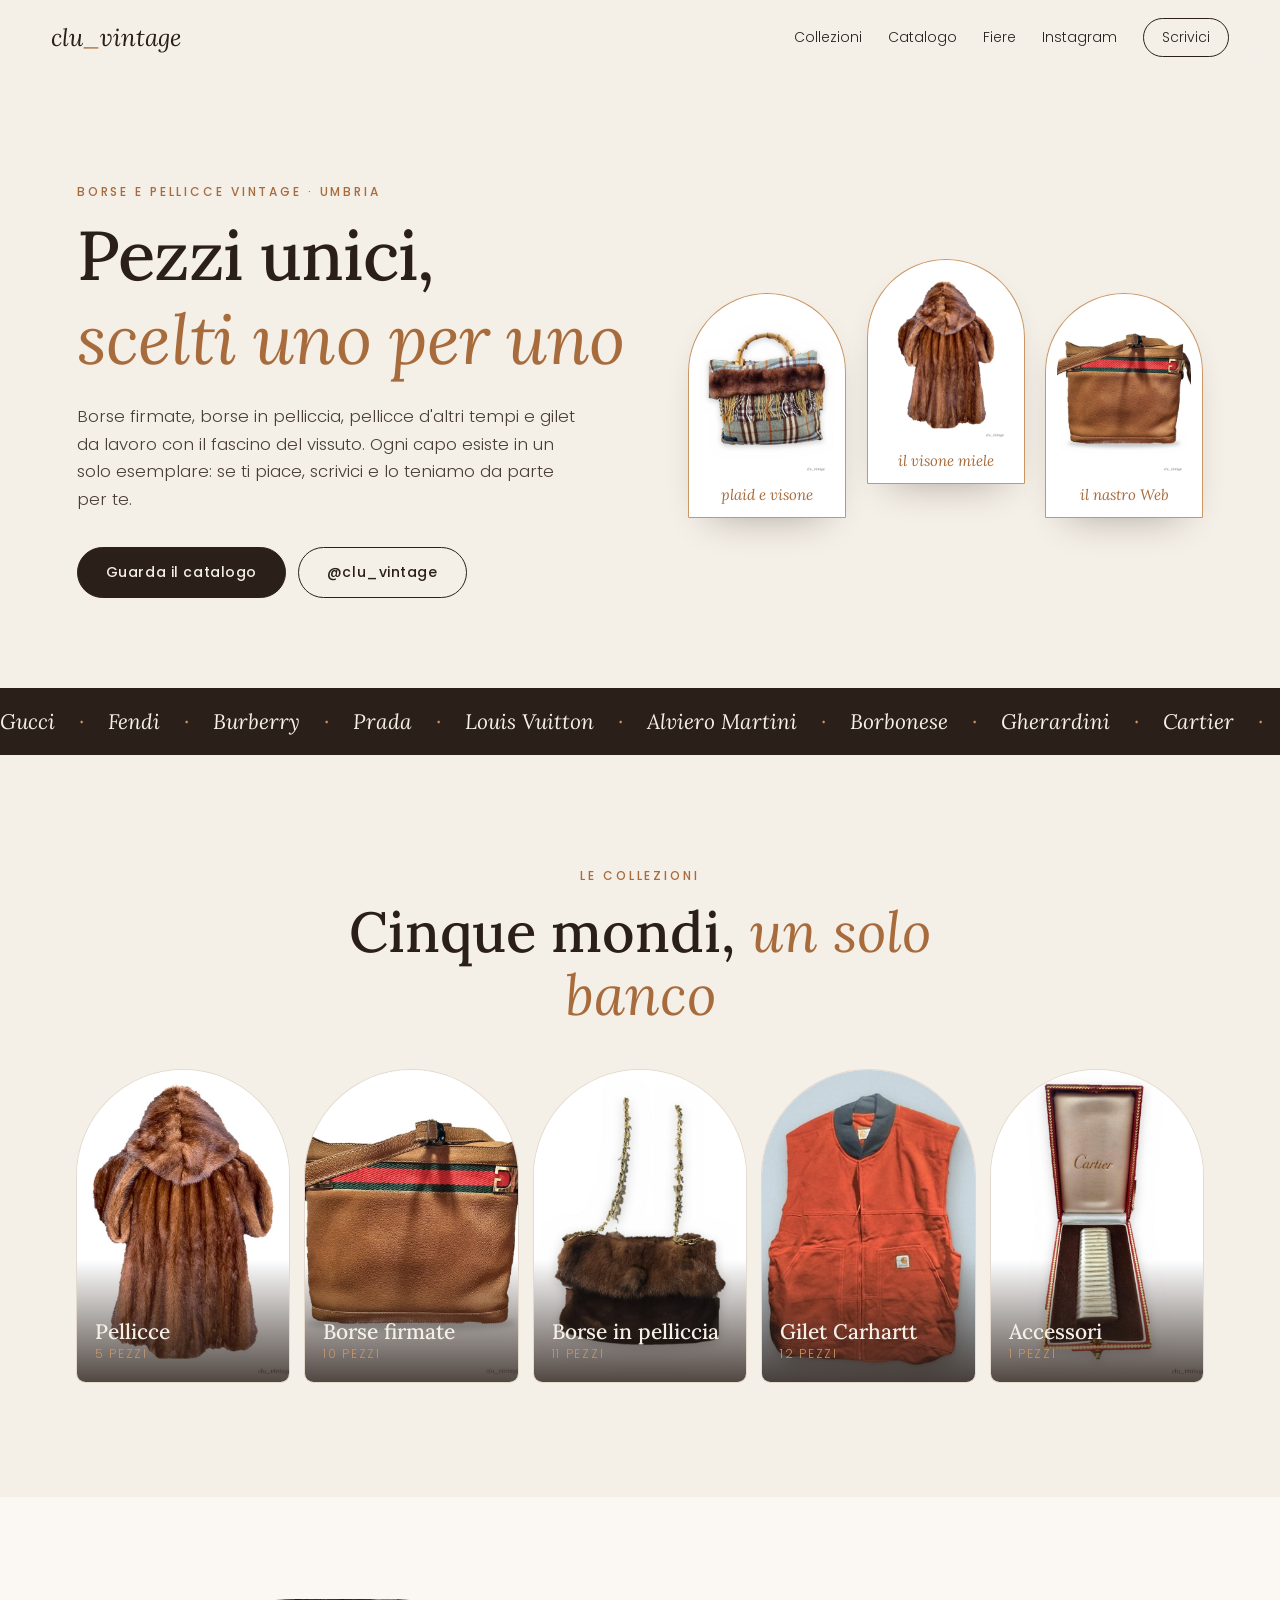
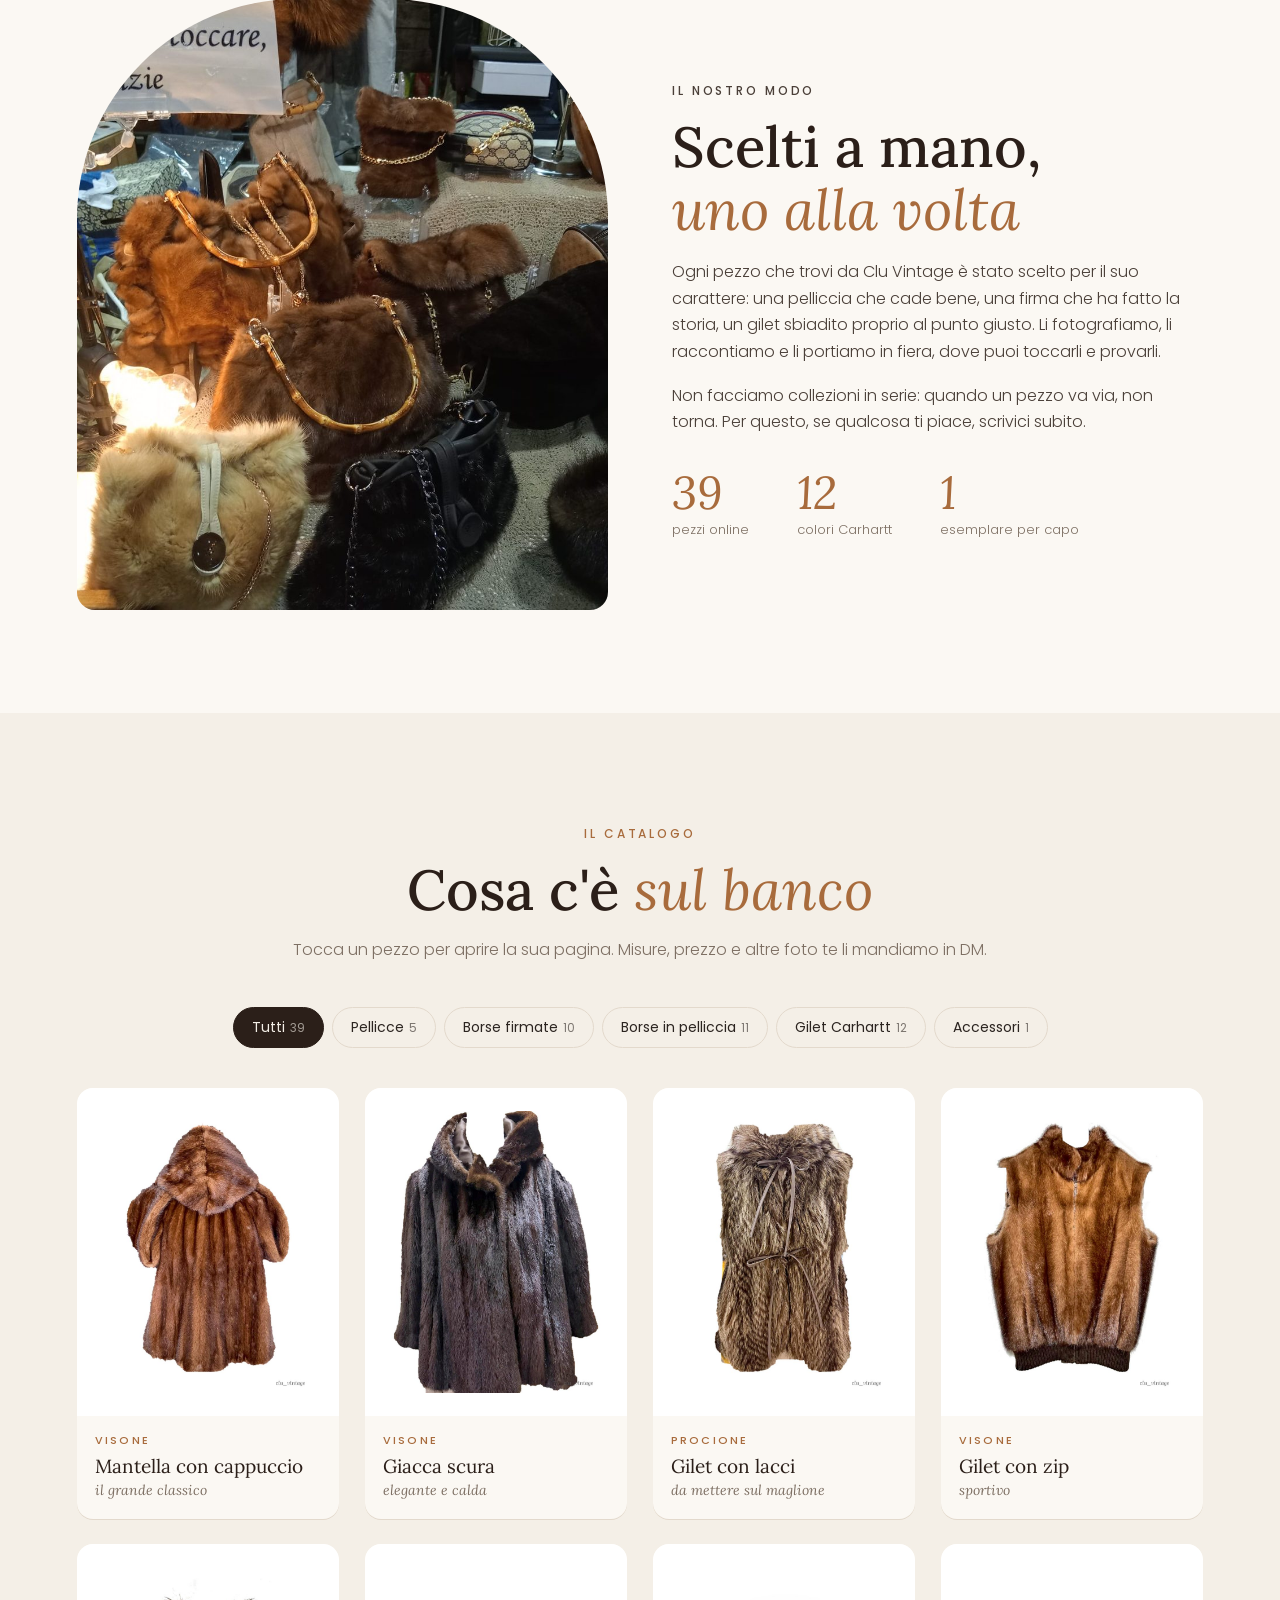
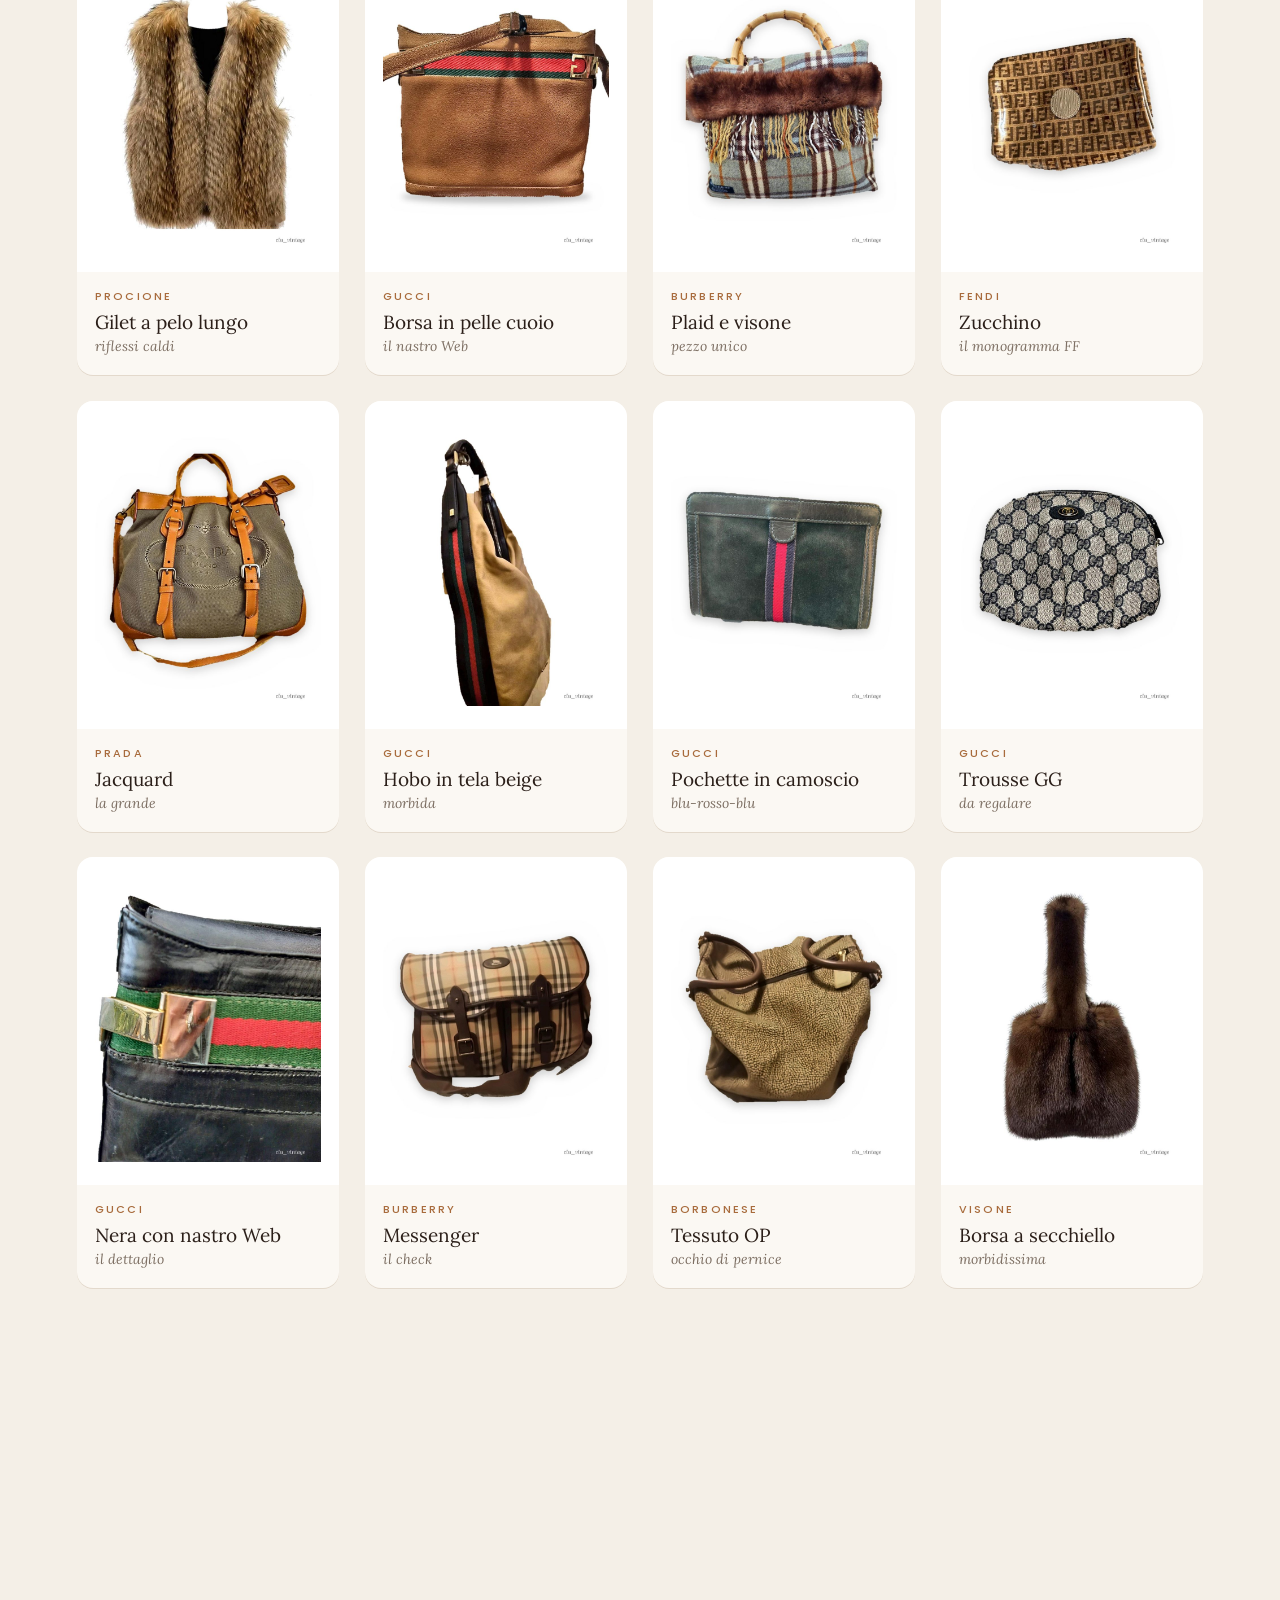
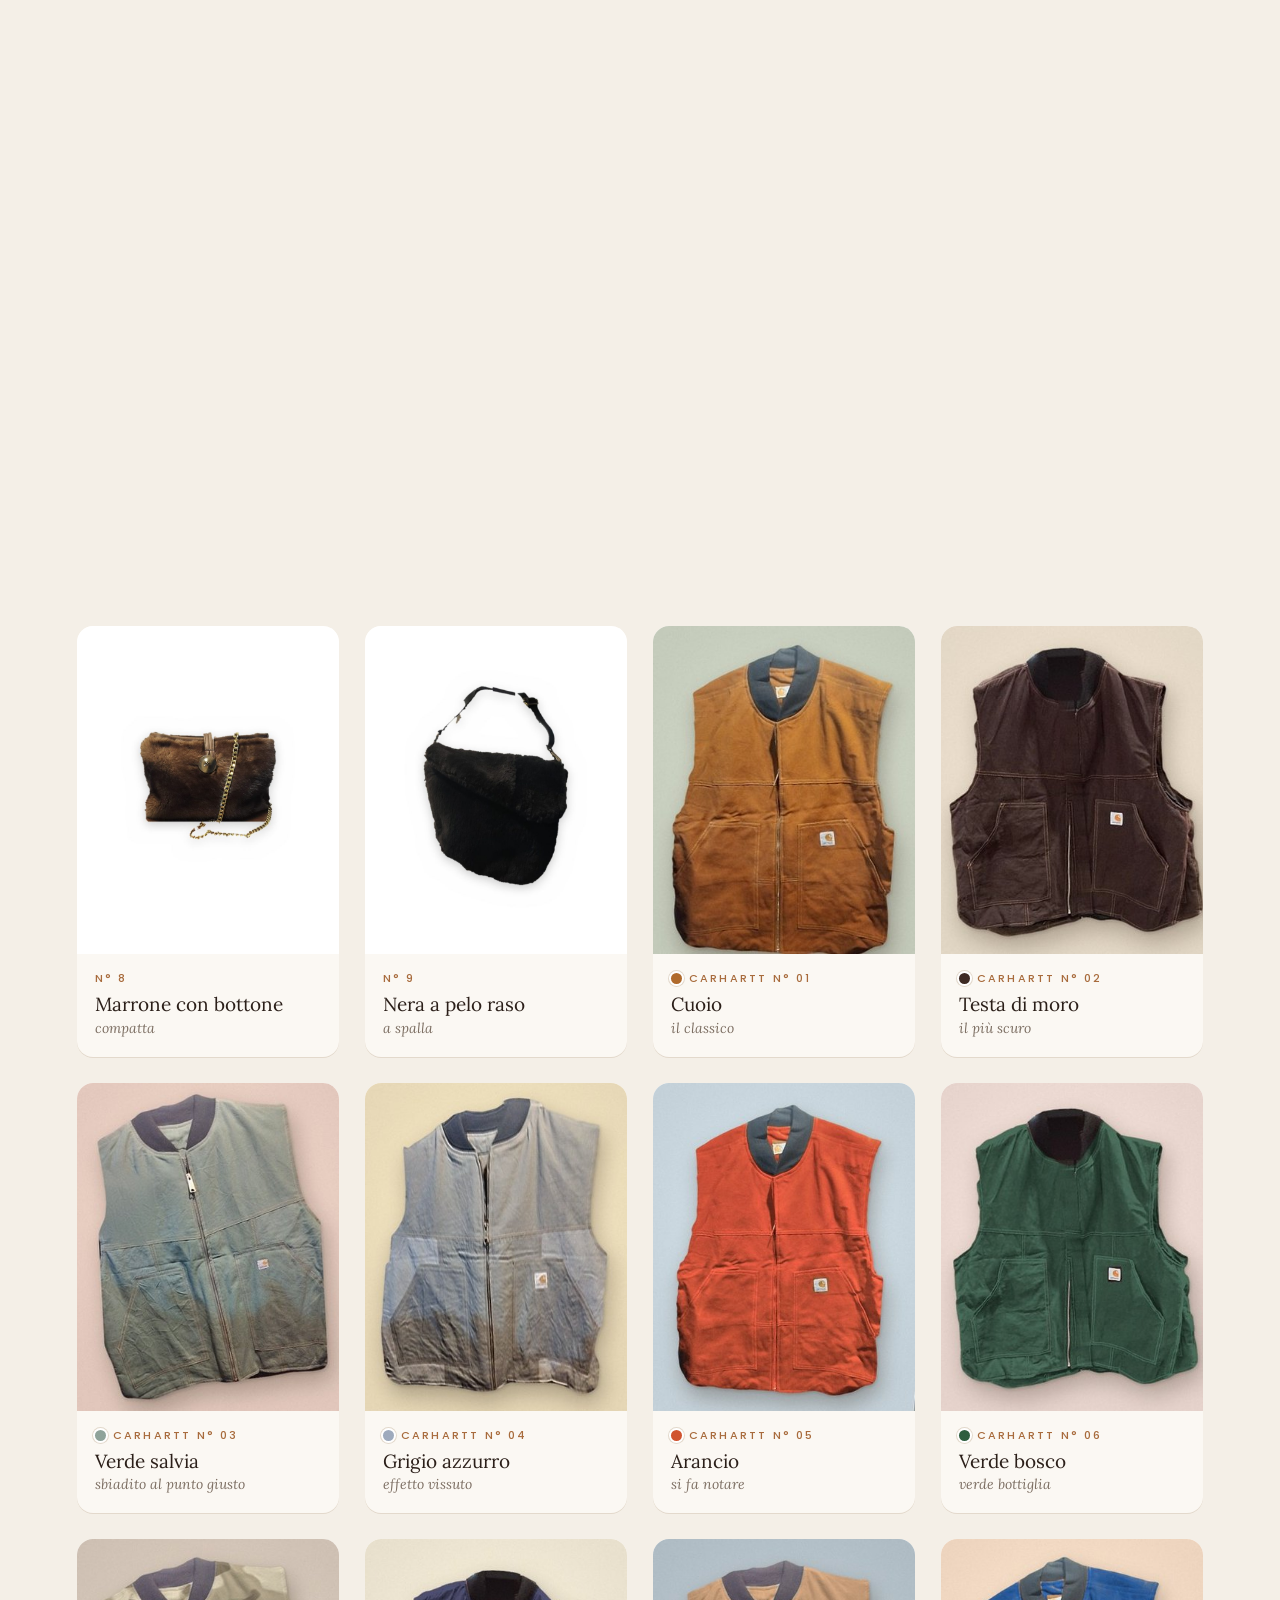
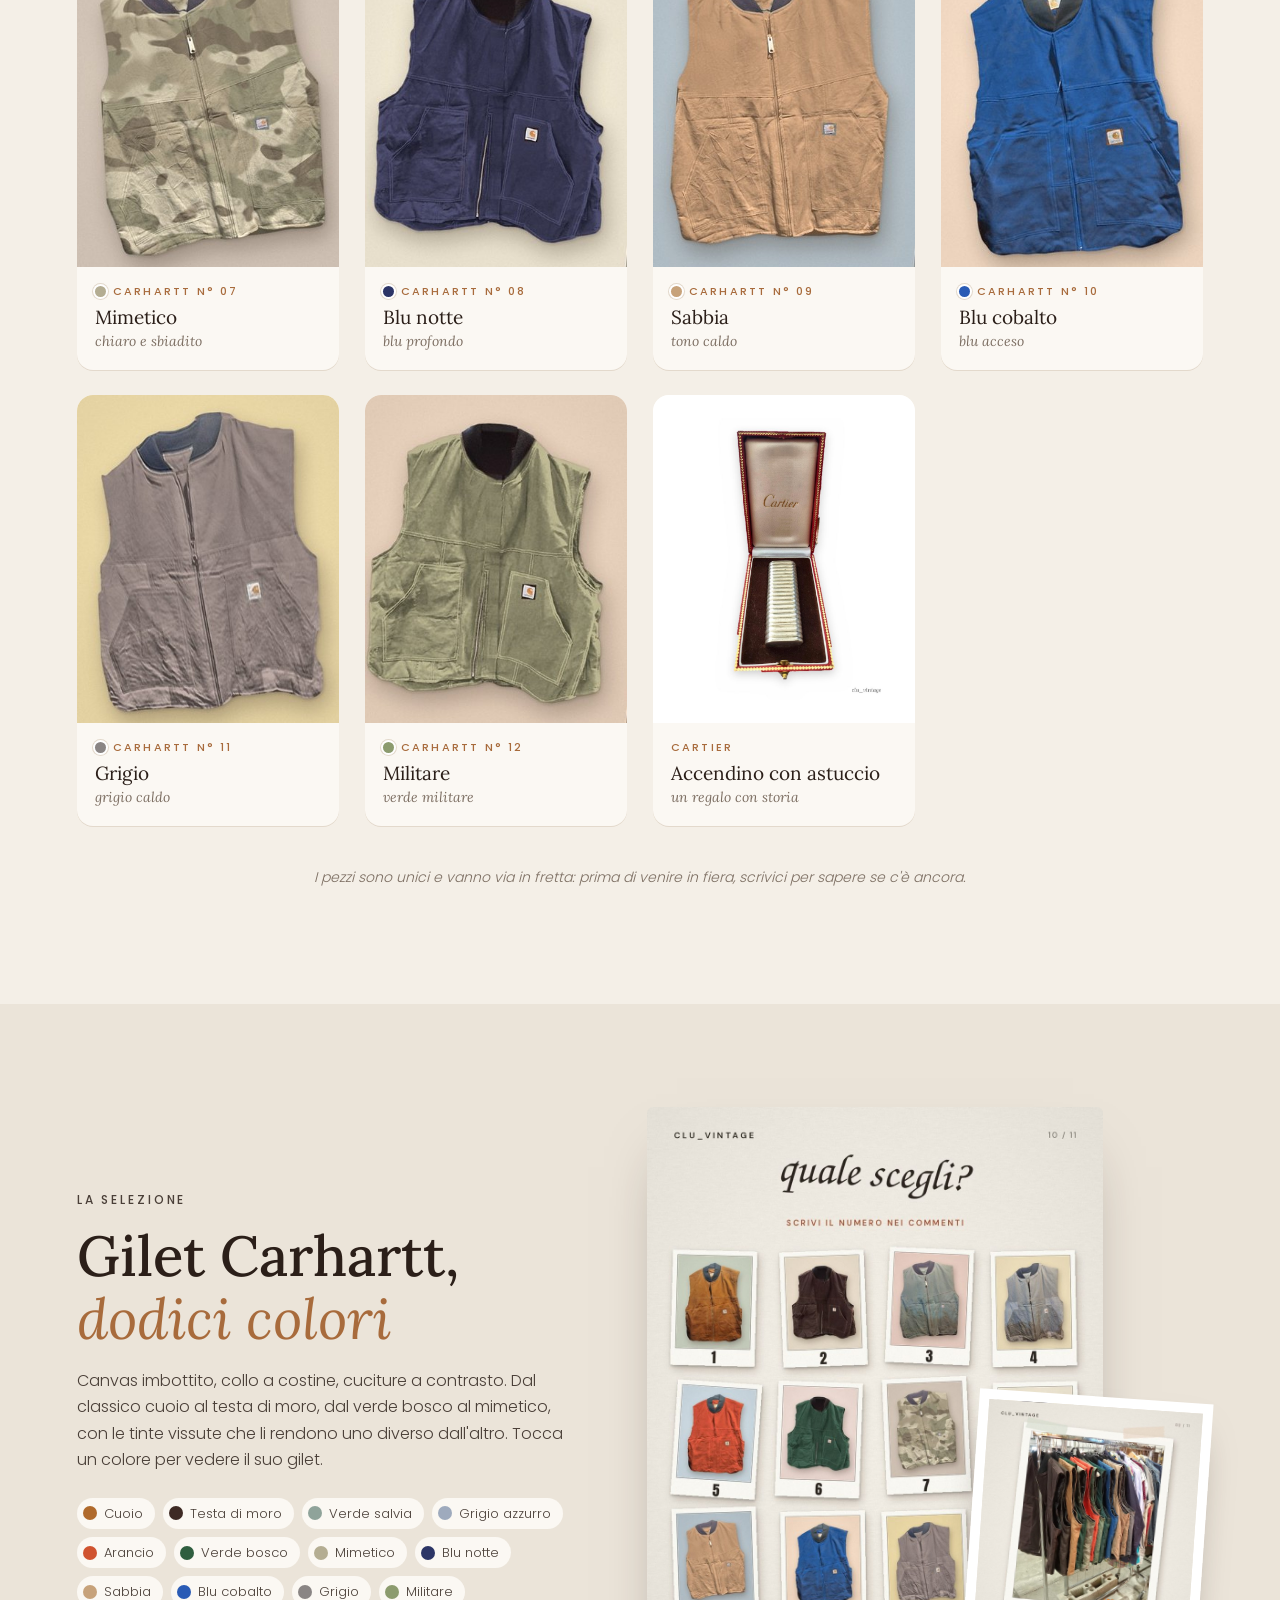
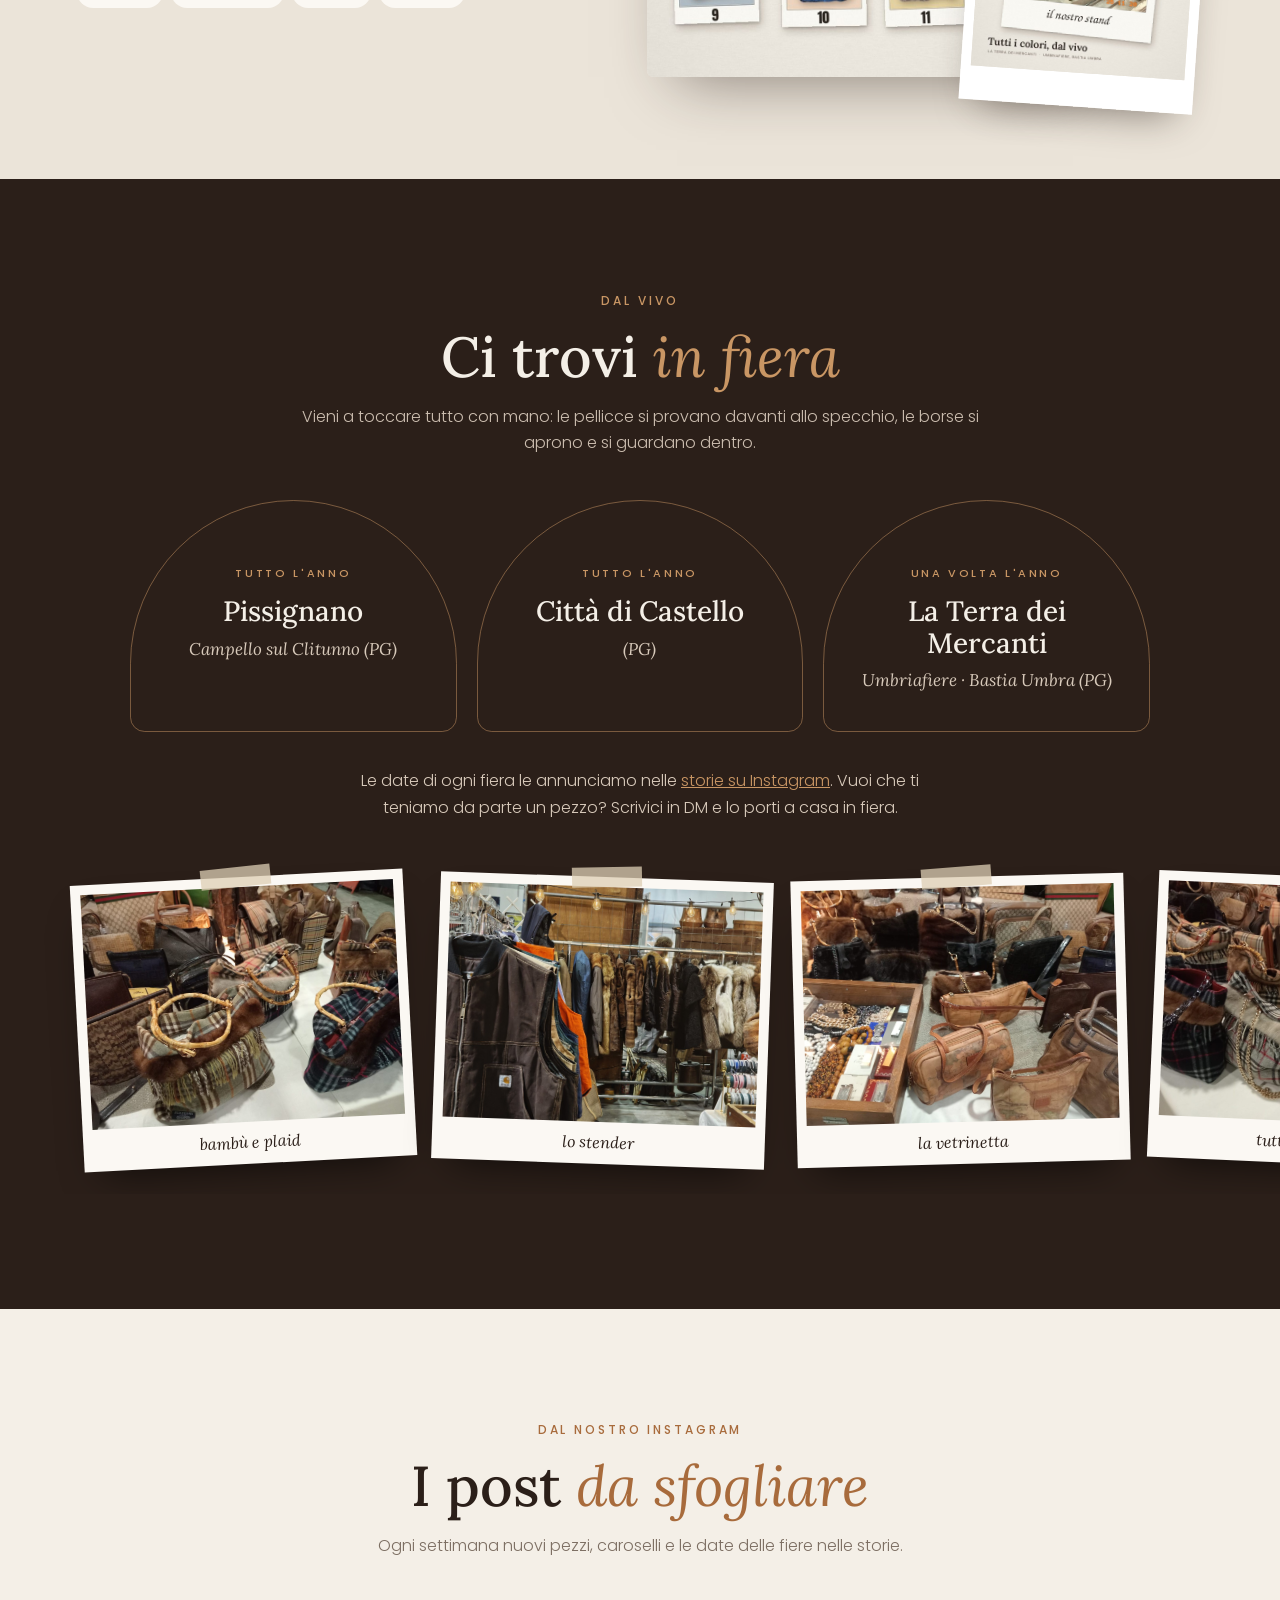
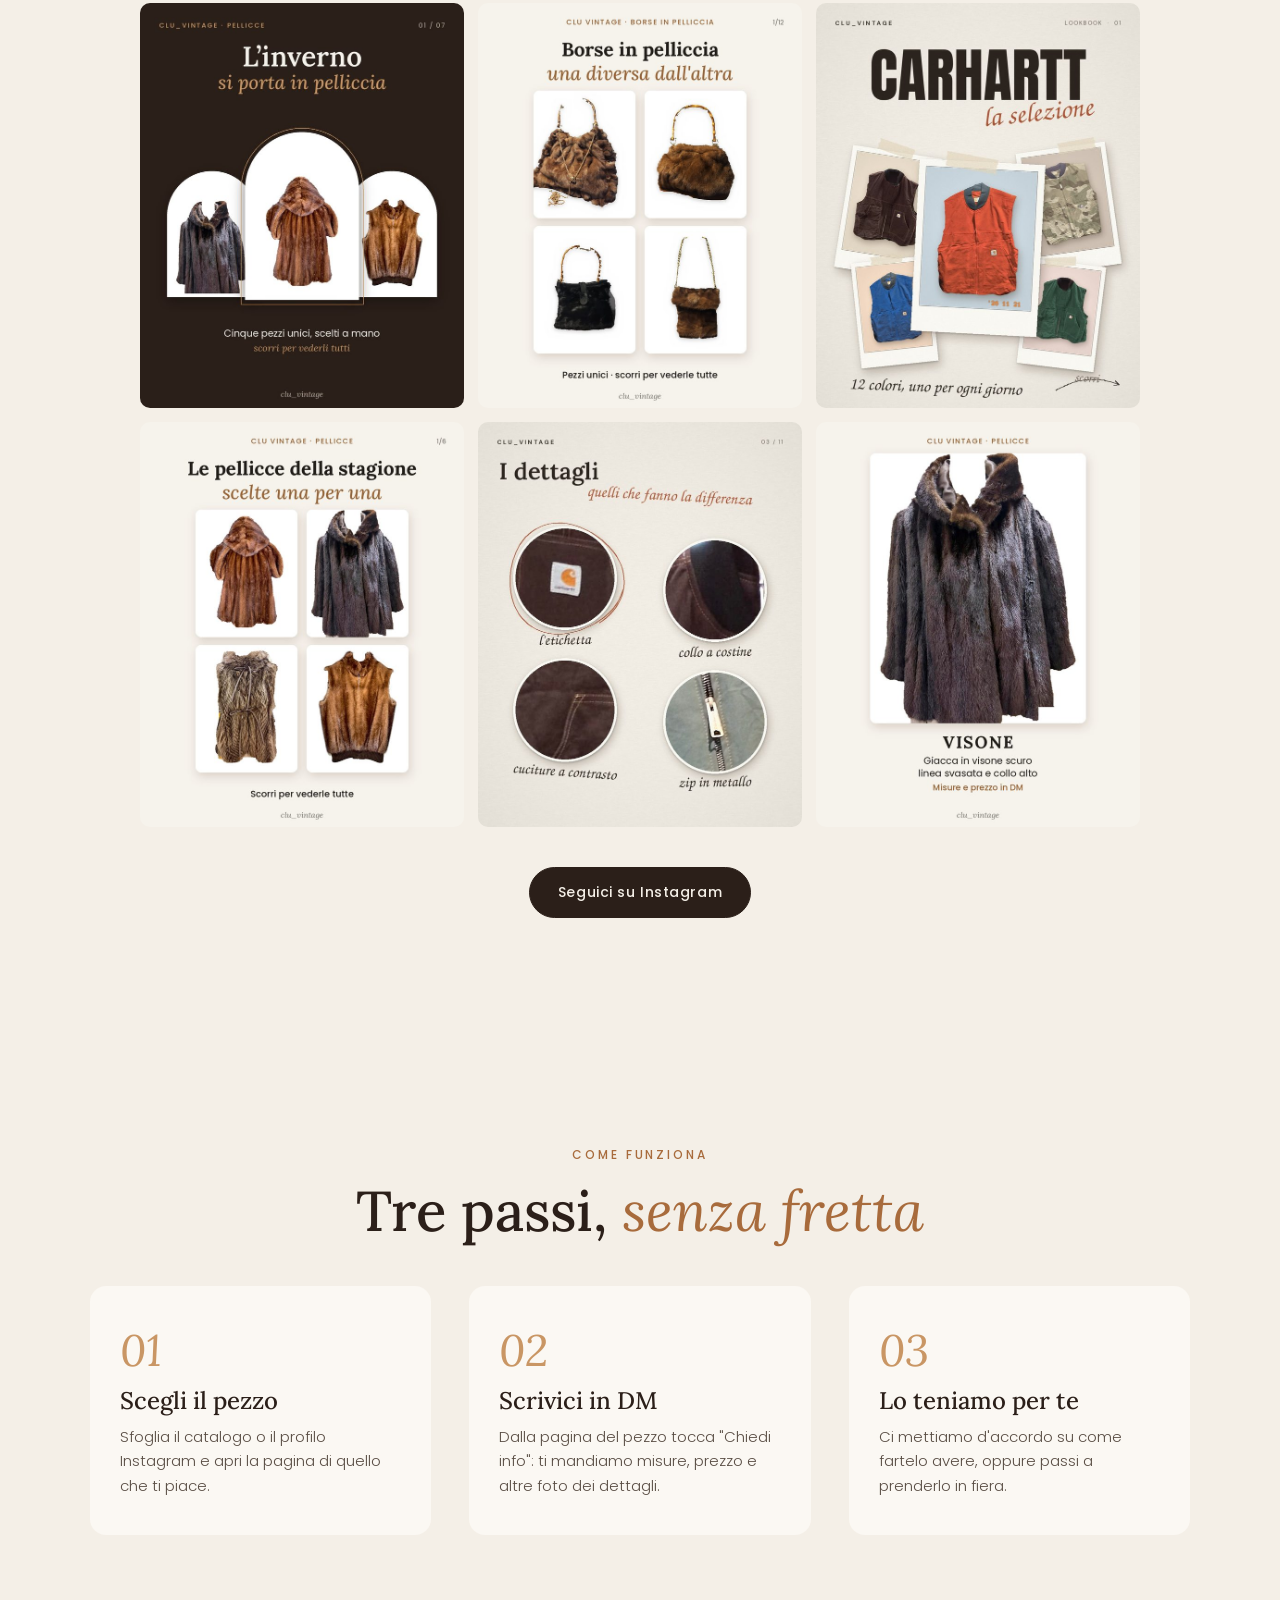
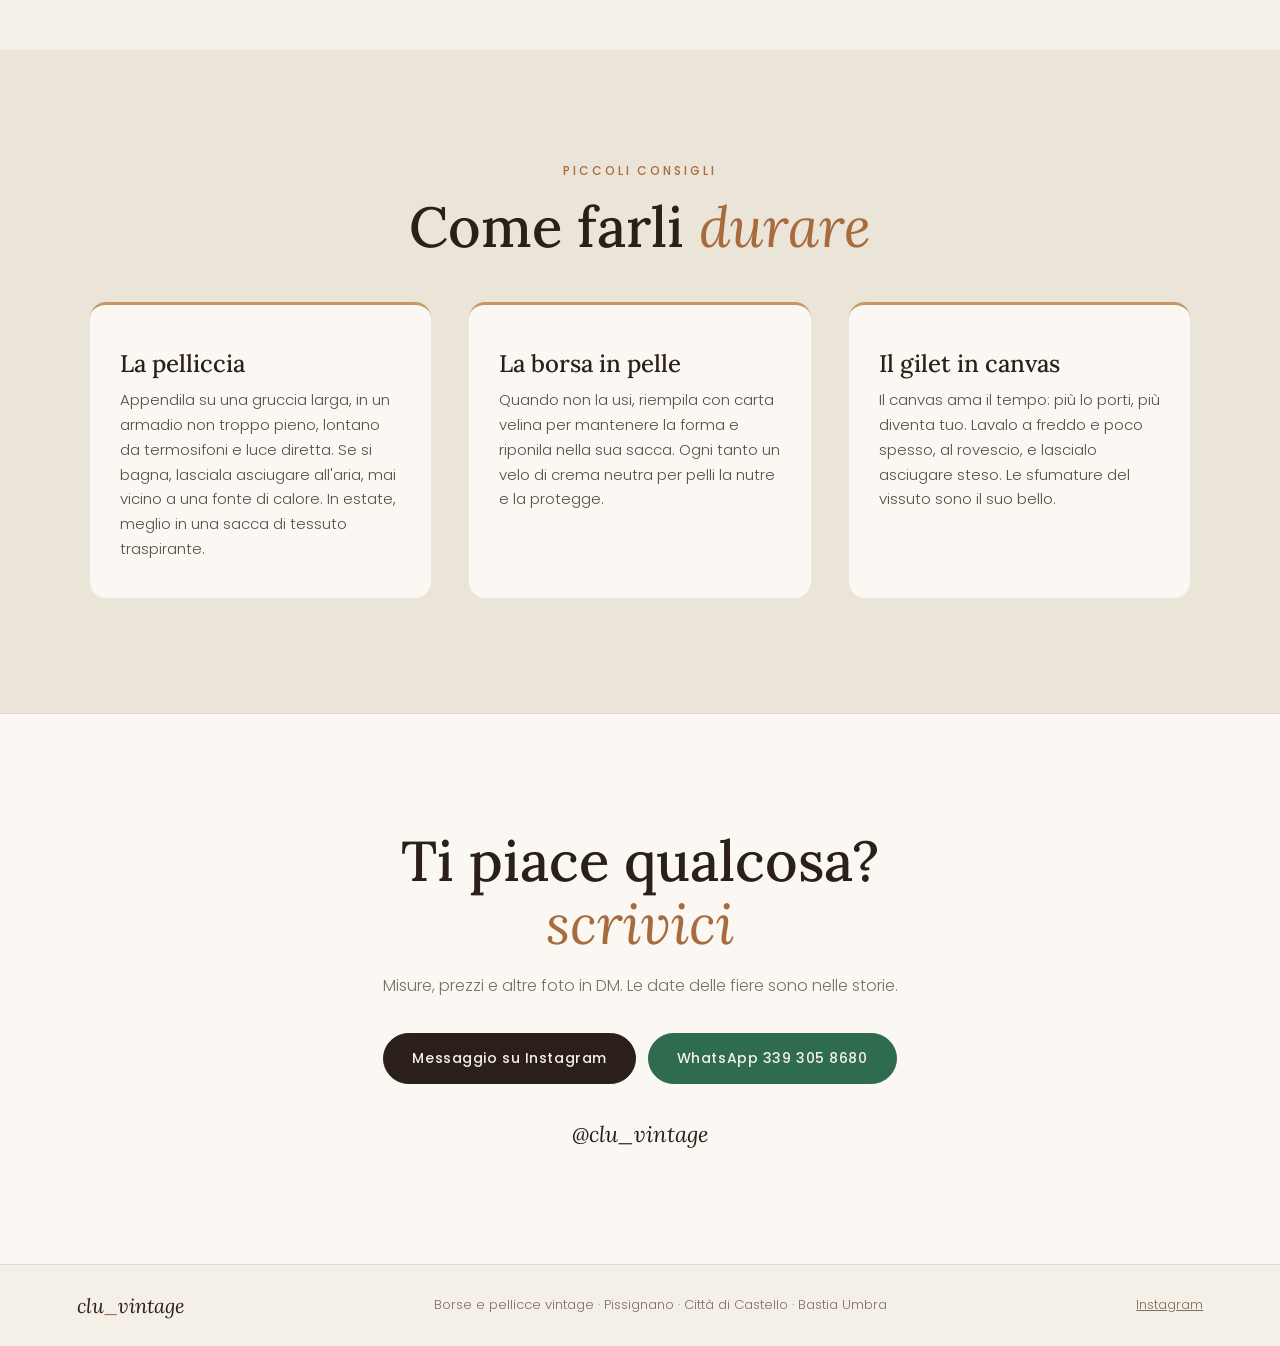
==== commit 1749341c: "Aggiunto WhatsApp Co-Authored-By: Claude Opus 5.5 <noreply@anthropic.com> Claude-Session: https://cl" ====
--- a/index.html
+++ b/index.html
@@ -178,7 +178,7 @@
   <p class="reveal">Misure, prezzi e altre foto in DM. Le date delle fiere sono nelle storie.</p>
   <div class="cta center reveal">
     <a class="btn" href="https://ig.me/m/clu_vintage" target="_blank" rel="noopener">Messaggio su Instagram</a>
-    <a class="btn ghost" data-wa href="#" hidden target="_blank" rel="noopener">WhatsApp</a>
+    <a class="btn wa" data-wa href="#" hidden target="_blank" rel="noopener">WhatsApp 339 305 8680</a>
   </div>
   <p class="handle">@clu_vintage</p>
 </section>
--- a/style.css
+++ b/style.css
@@ -42,6 +42,7 @@
 .btn:hover{background:var(--cuoio);border-color:var(--cuoio);transform:translateY(-2px)}
 .btn.ghost{background:transparent;color:var(--choc)}
 .btn.ghost:hover{background:var(--choc);color:var(--cream)}
+.btn.wa{background:#2f6b4f;border-color:#2f6b4f}.btn.wa:hover{background:#245640;border-color:#245640}
 .cta{display:flex;flex-wrap:wrap;gap:12px;margin-top:34px}
 .cta.center{justify-content:center}
 
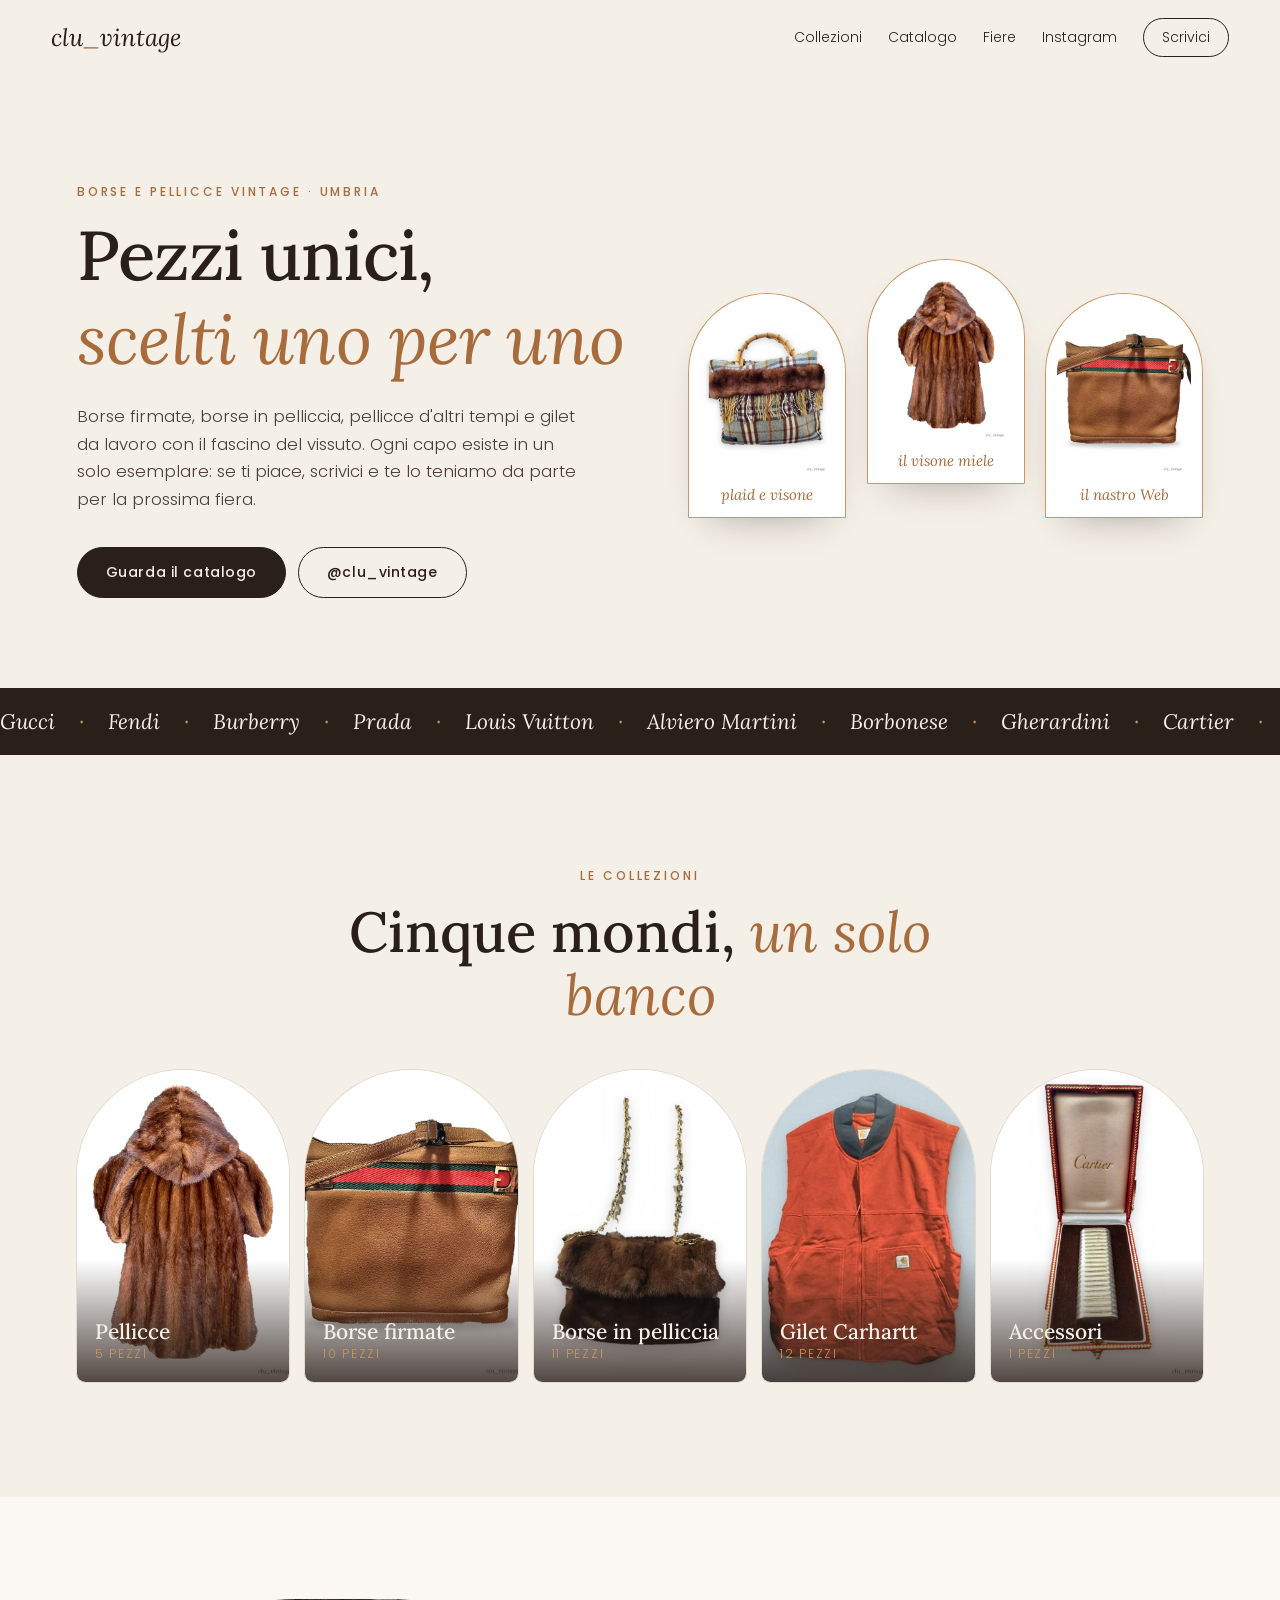
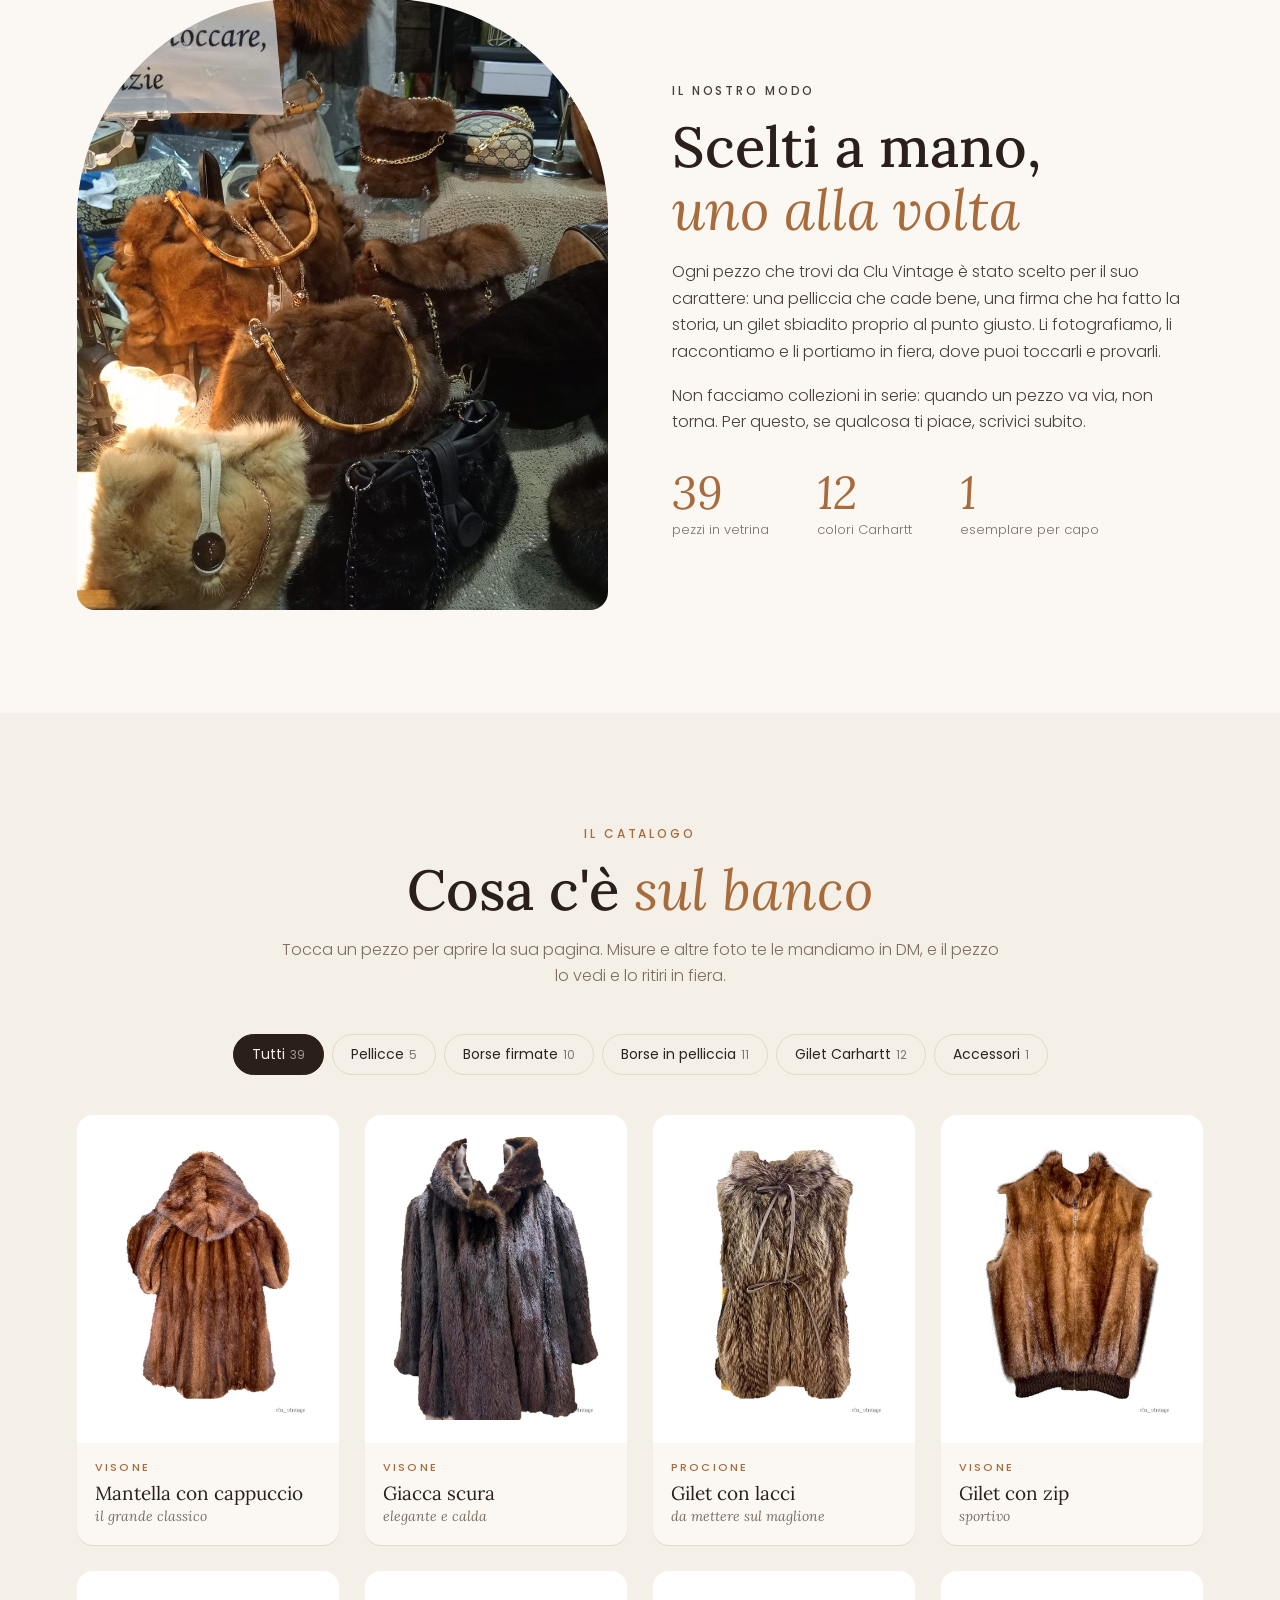
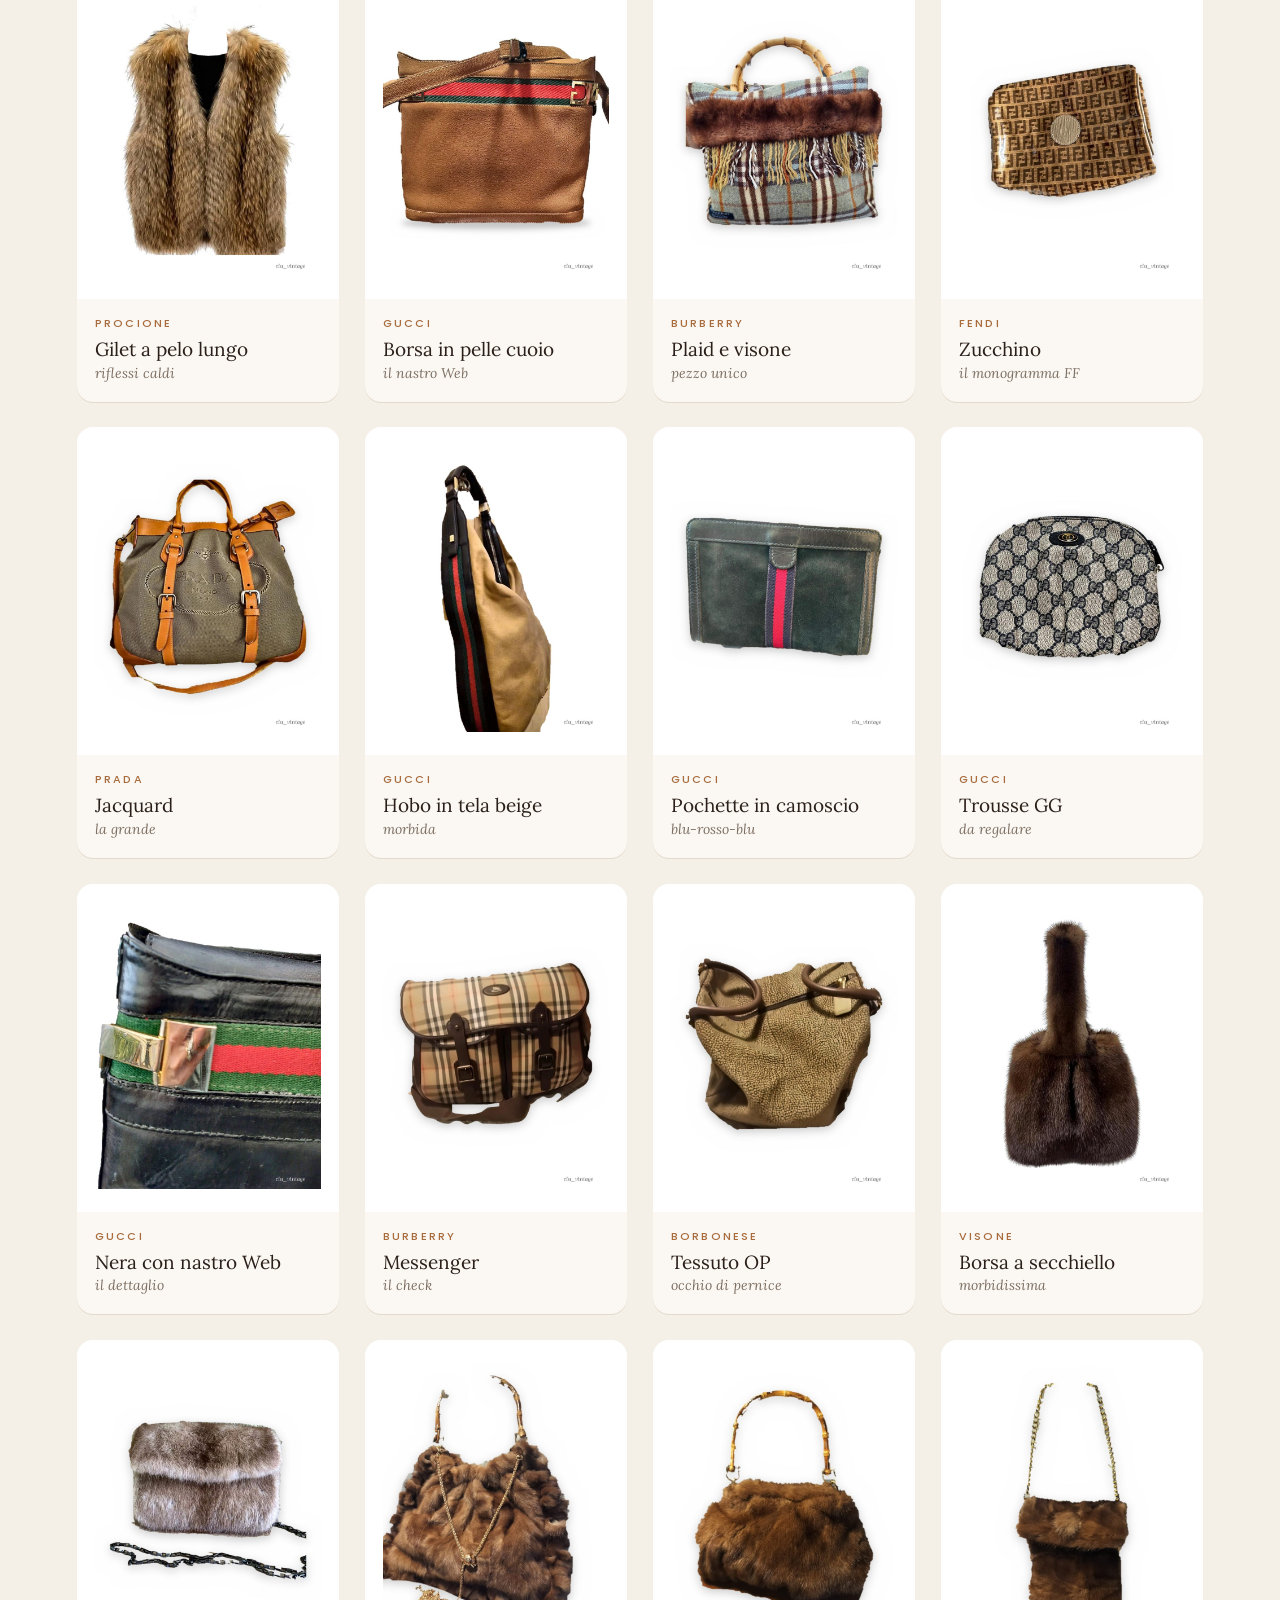
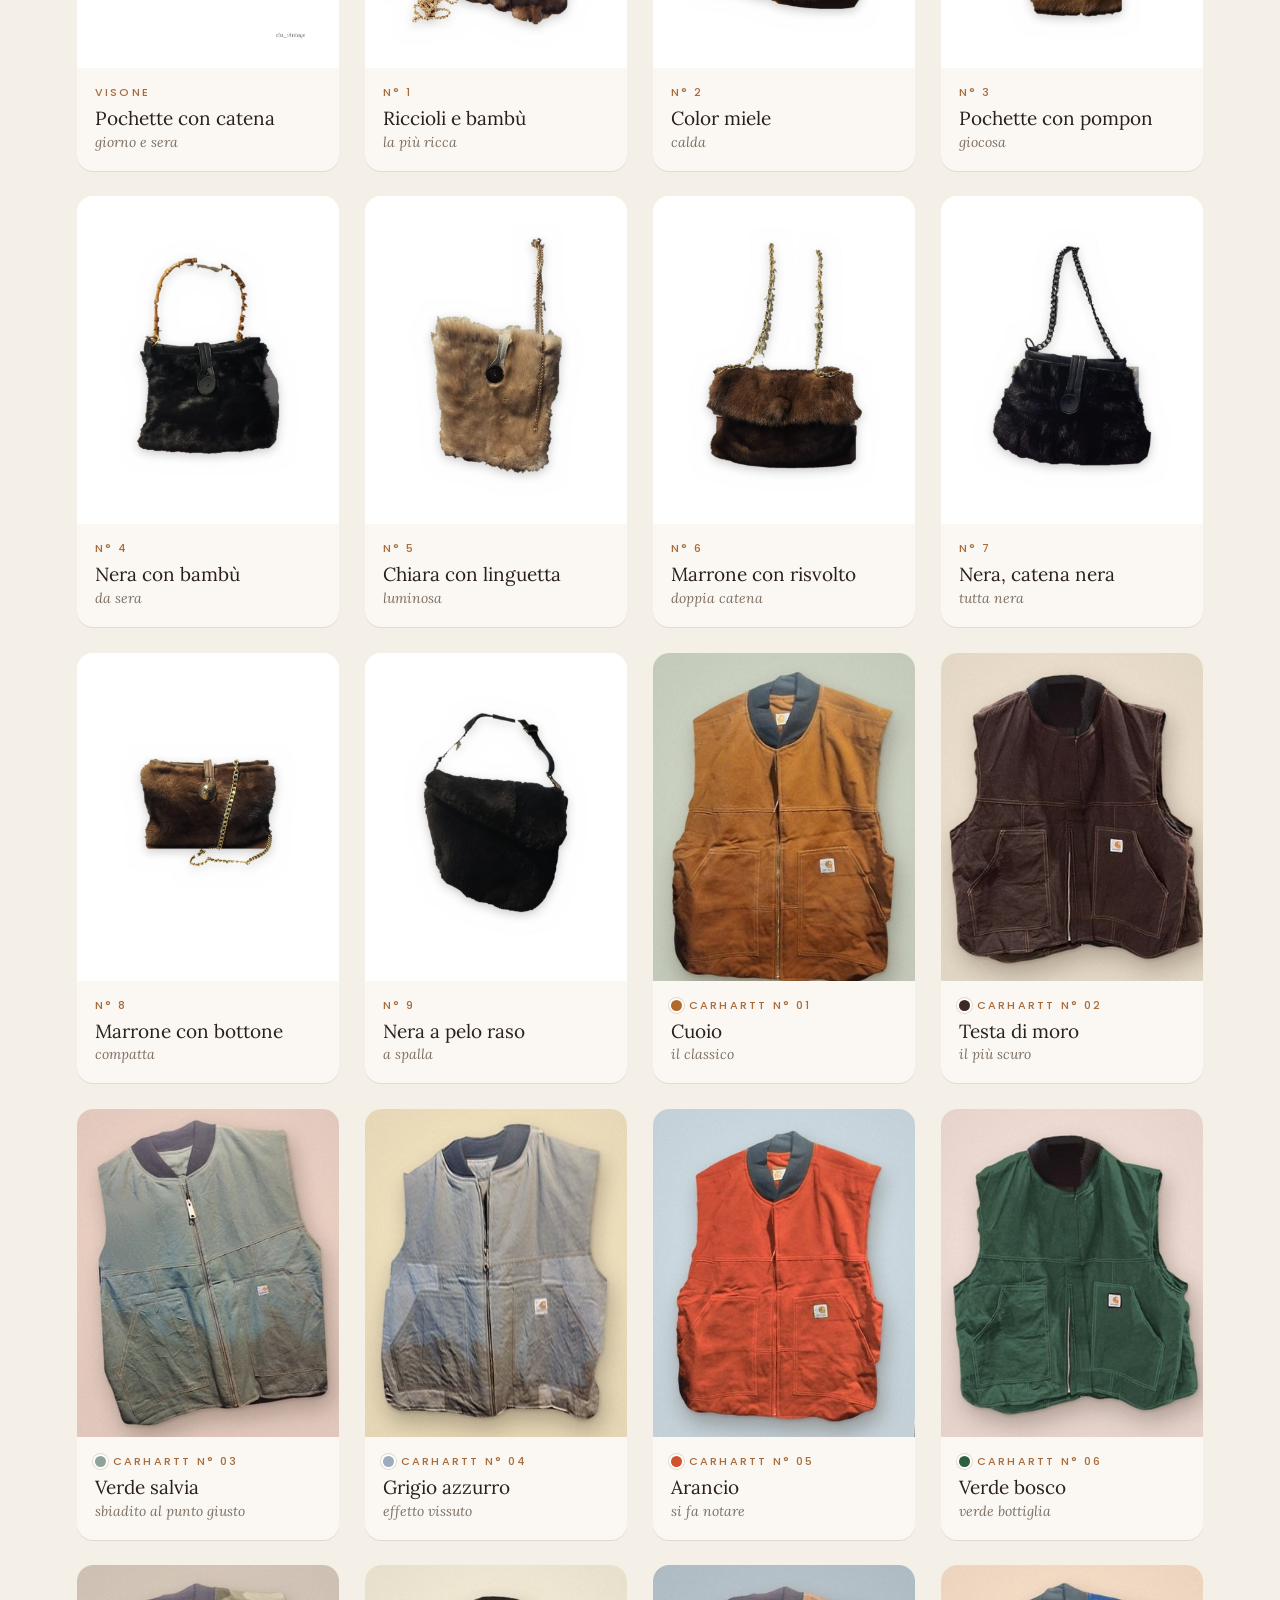
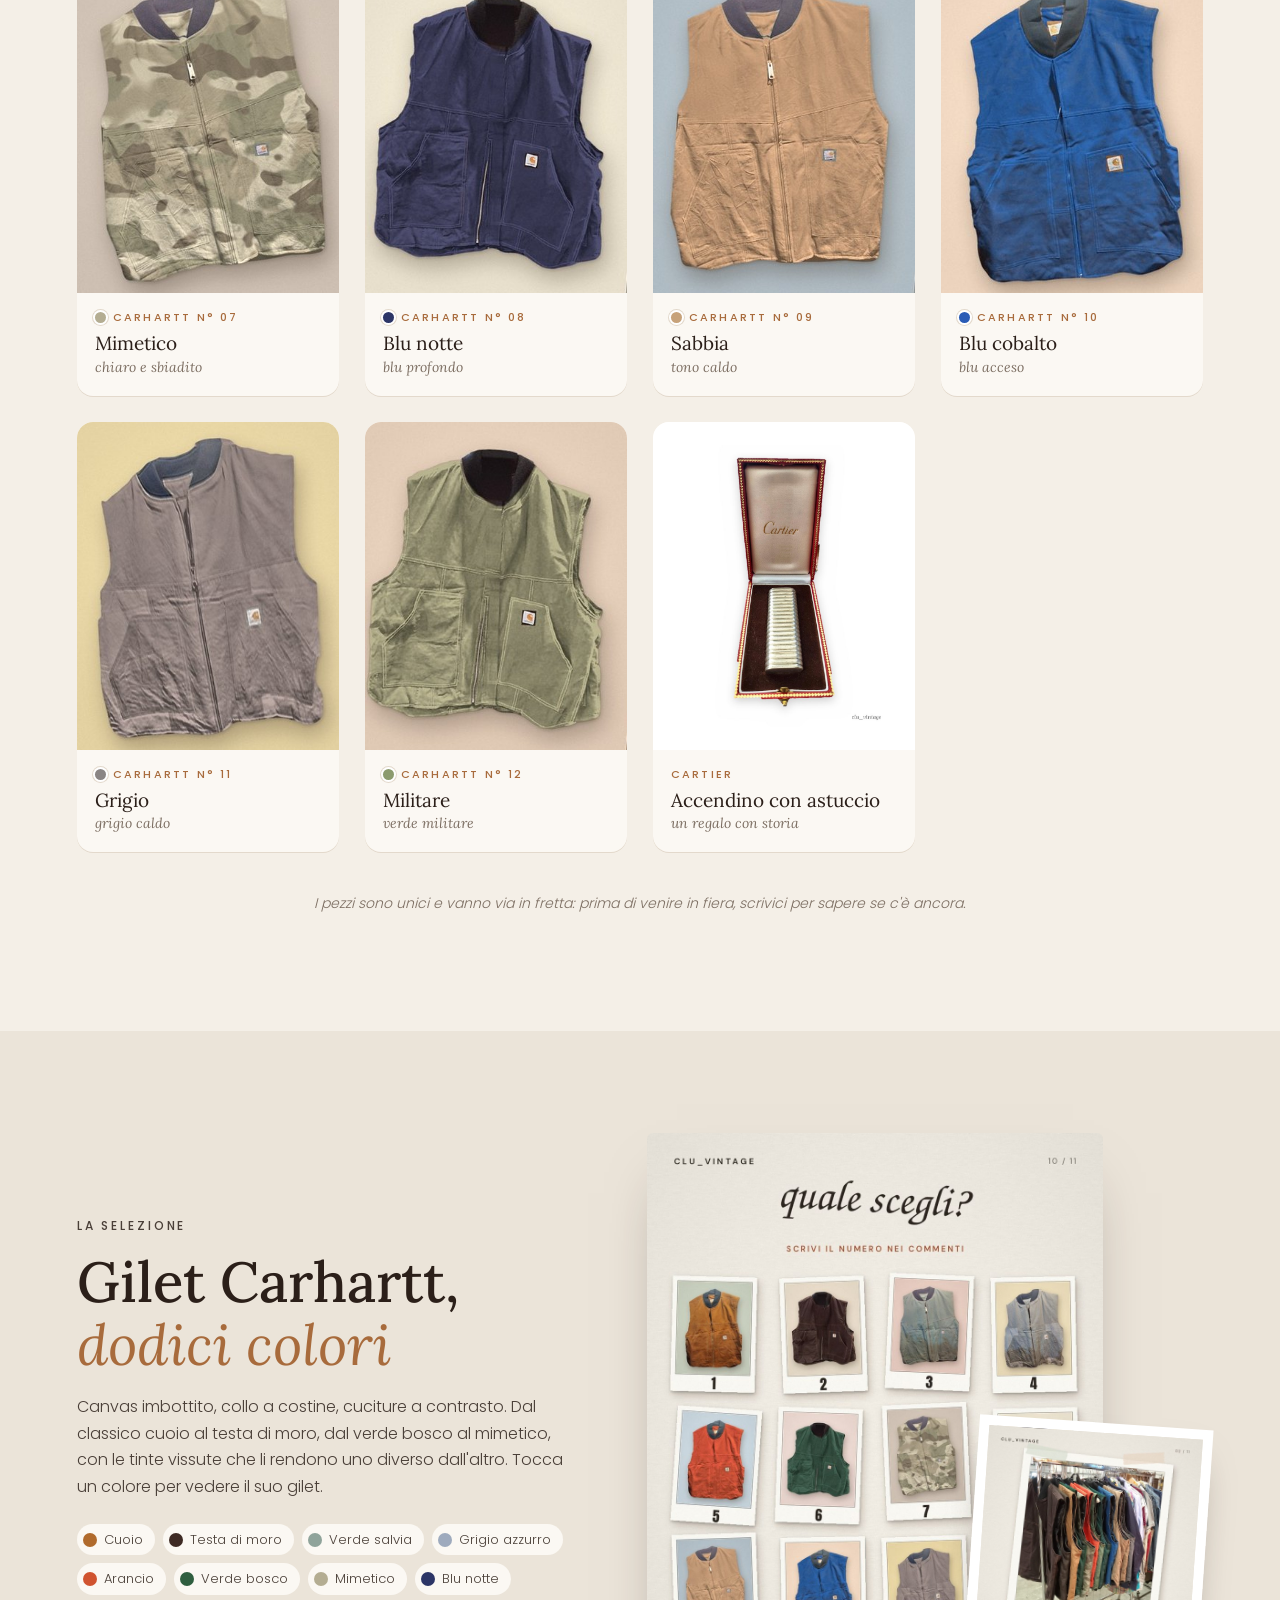
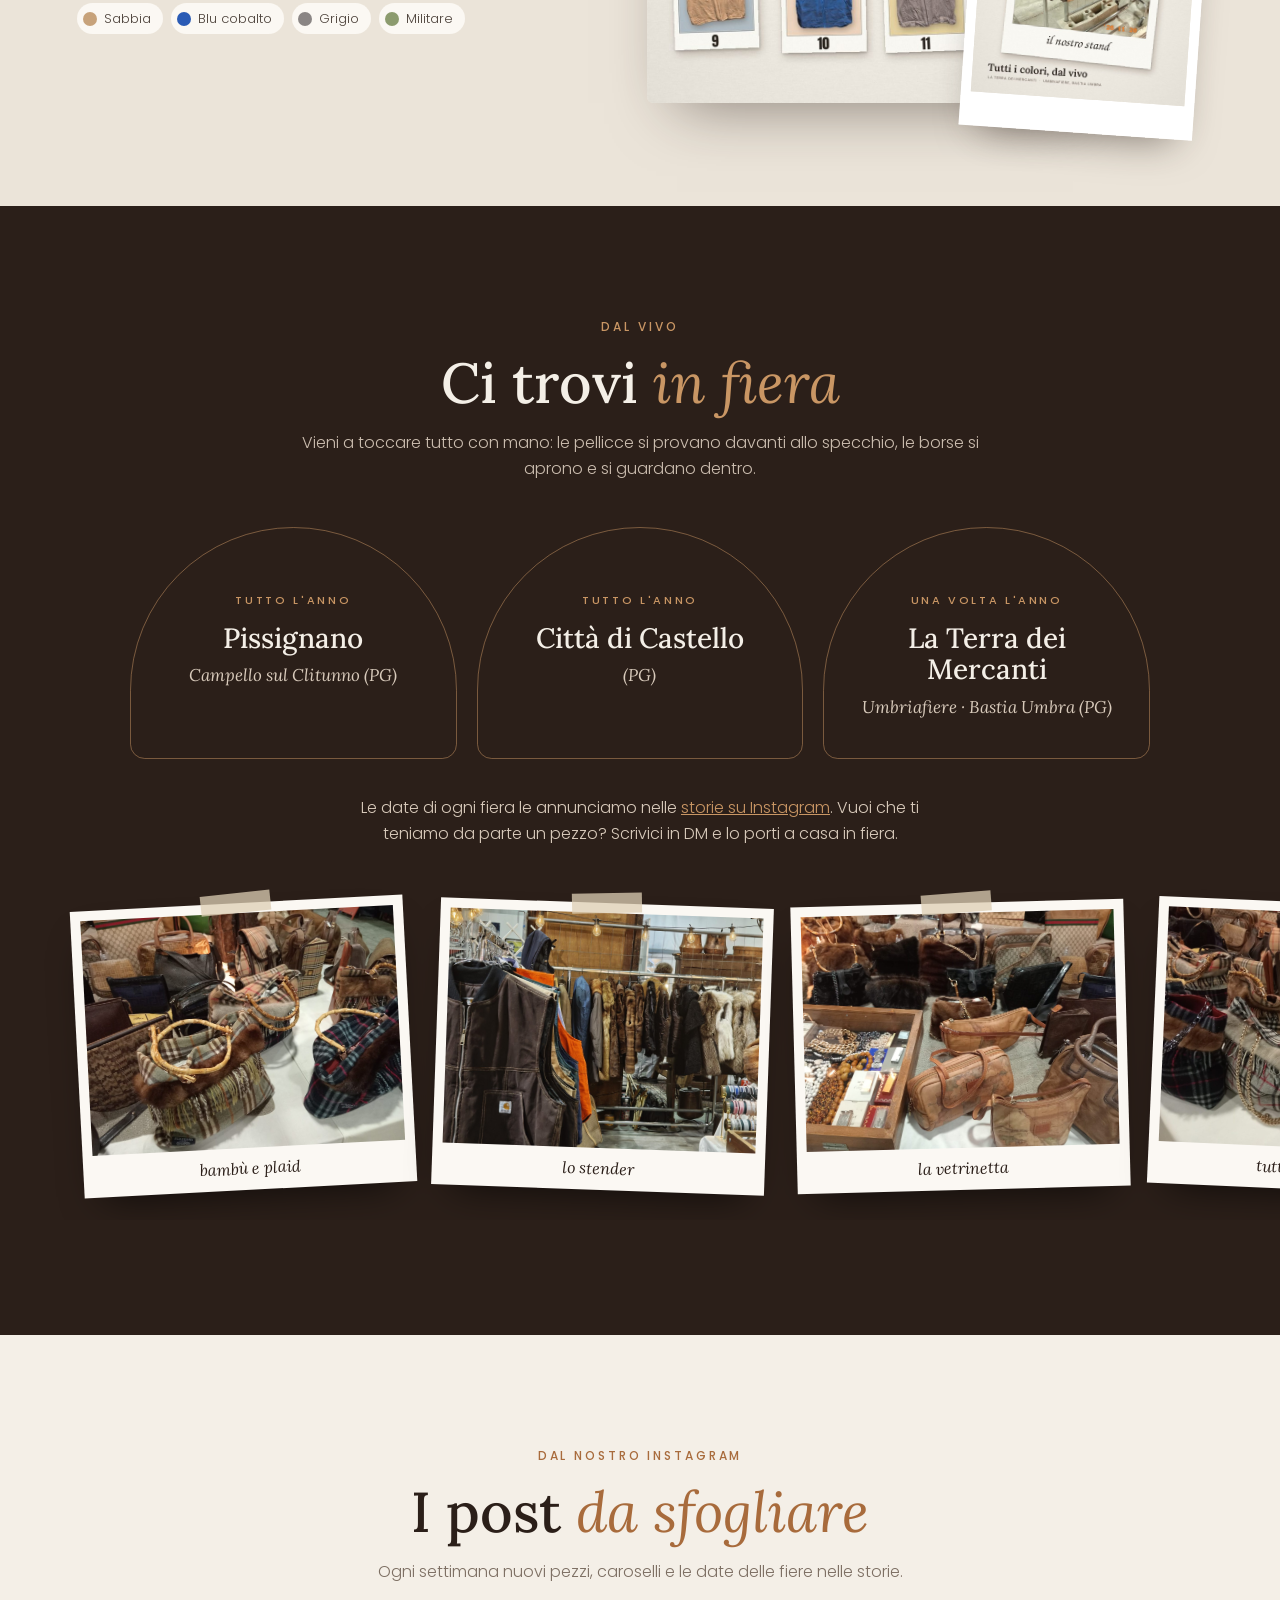
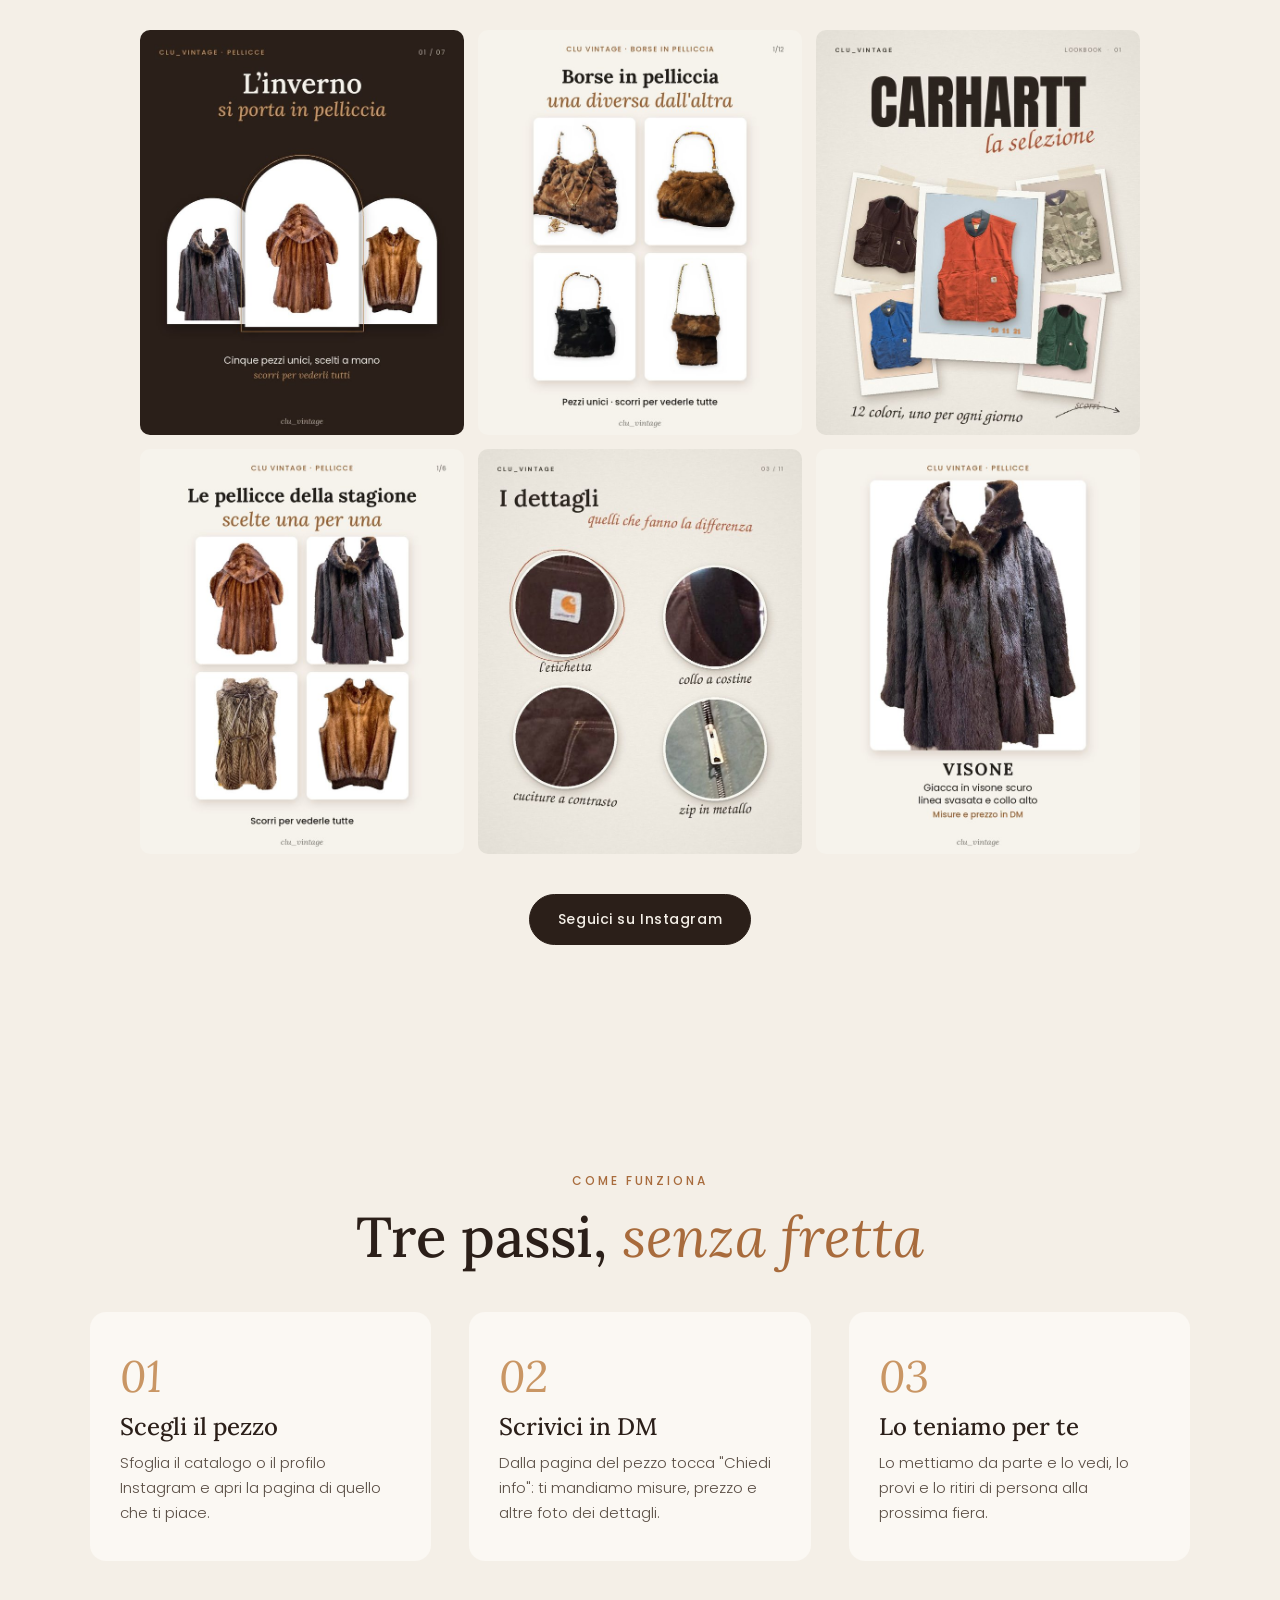
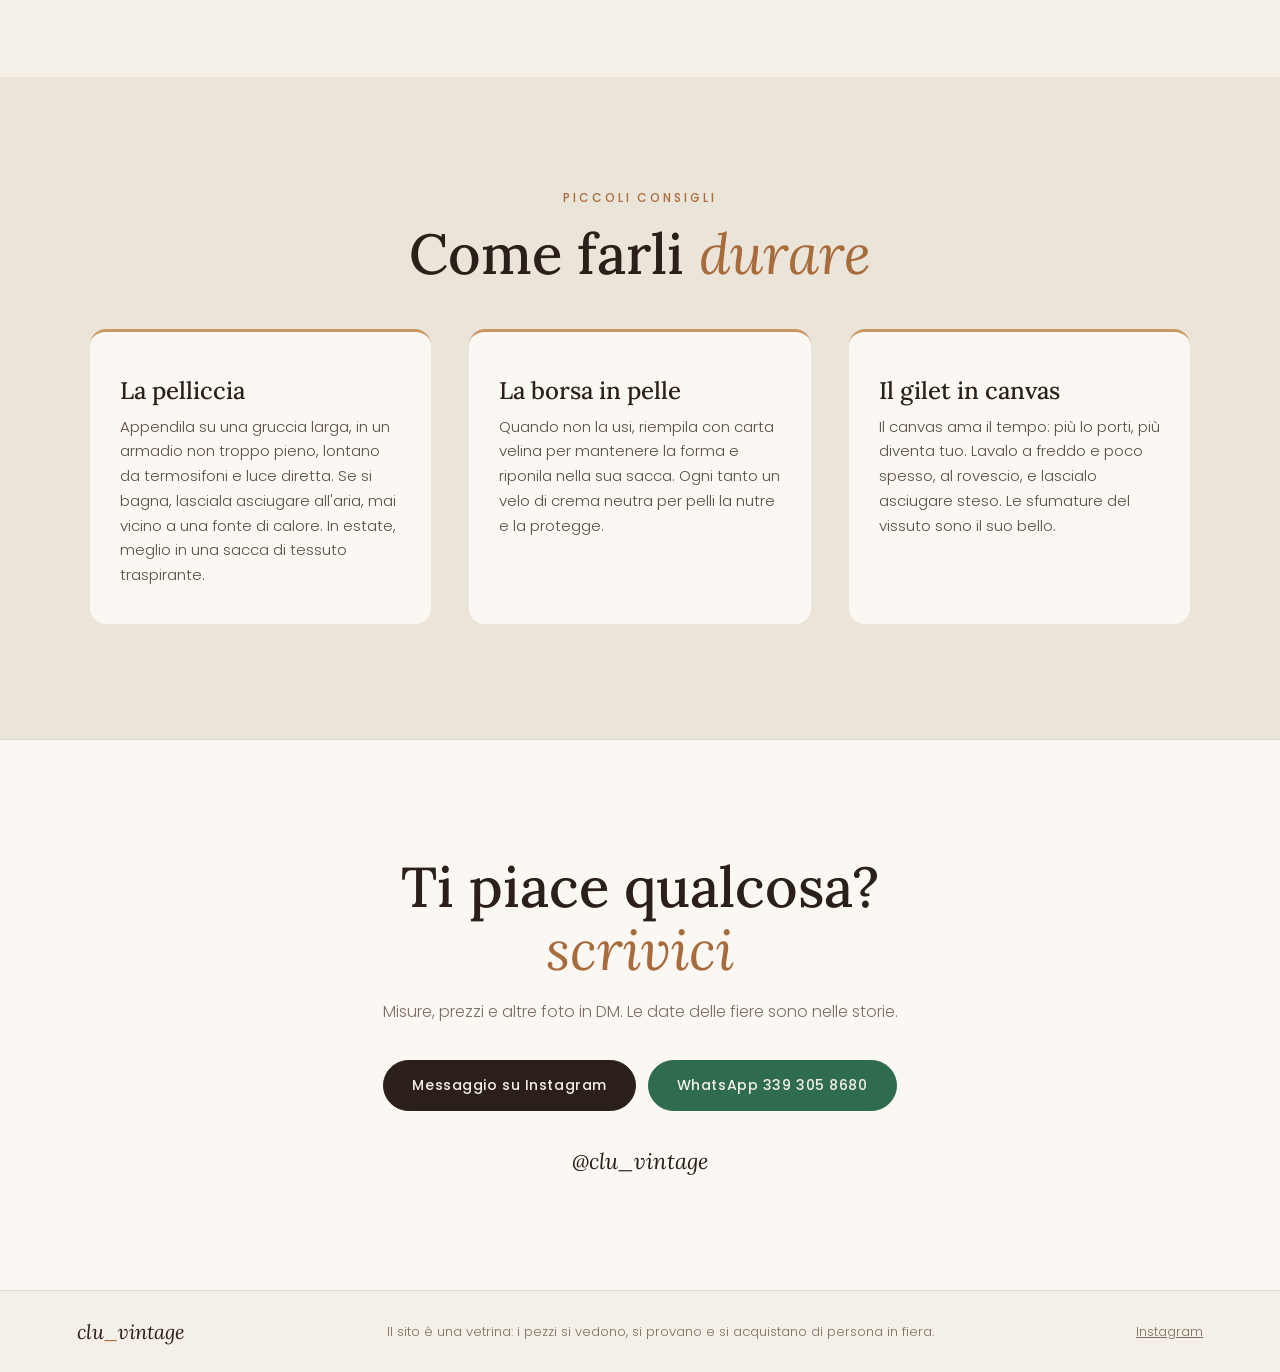
==== commit 6f329fab: "Testi: sito vetrina, acquisto e ritiro di persona in fiera Co-Authored-By: Claude Opus 5.5 <noreply@" ====
--- a/index.html
+++ b/index.html
@@ -29,7 +29,7 @@
   <div class="hero-text">
     <p class="kicker rise" style="--d:0">Borse e pellicce vintage · Umbria</p>
     <h1><span class="rise" style="--d:1">Pezzi unici,</span><br><em class="rise" style="--d:2">scelti uno per uno</em></h1>
-    <p class="lead rise" style="--d:3">Borse firmate, borse in pelliccia, pellicce d'altri tempi e gilet da lavoro con il fascino del vissuto. Ogni capo esiste in un solo esemplare: se ti piace, scrivici e lo teniamo da parte per te.</p>
+    <p class="lead rise" style="--d:3">Borse firmate, borse in pelliccia, pellicce d'altri tempi e gilet da lavoro con il fascino del vissuto. Ogni capo esiste in un solo esemplare: se ti piace, scrivici e te lo teniamo da parte per la prossima fiera.</p>
     <div class="cta rise" style="--d:4">
       <a class="btn" href="#catalogo">Guarda il catalogo</a>
       <a class="btn ghost" href="https://instagram.com/clu_vintage" target="_blank" rel="noopener">@clu_vintage</a>
@@ -65,7 +65,7 @@
     <p>Ogni pezzo che trovi da Clu Vintage è stato scelto per il suo carattere: una pelliccia che cade bene, una firma che ha fatto la storia, un gilet sbiadito proprio al punto giusto. Li fotografiamo, li raccontiamo e li portiamo in fiera, dove puoi toccarli e provarli.</p>
     <p>Non facciamo collezioni in serie: quando un pezzo va via, non torna. Per questo, se qualcosa ti piace, scrivici subito.</p>
     <div class="nums">
-      <div><b data-count="40">40</b><span>pezzi online</span></div>
+      <div><b data-count="40">40</b><span>pezzi in vetrina</span></div>
       <div><b data-count="12">12</b><span>colori Carhartt</span></div>
       <div><b>1</b><span>esemplare per capo</span></div>
     </div>
@@ -76,7 +76,7 @@
   <div class="head reveal">
     <p class="kicker">Il catalogo</p>
     <h2>Cosa c'è <em>sul banco</em></h2>
-    <p class="sub" id="catsub">Tocca un pezzo per aprire la sua pagina. Misure, prezzo e altre foto te li mandiamo in DM.</p>
+    <p class="sub" id="catsub">Tocca un pezzo per aprire la sua pagina. Misure e altre foto te le mandiamo in DM, e il pezzo lo vedi e lo ritiri in fiera.</p>
   </div>
   <div class="filters" role="tablist"></div>
   <div class="grid" id="grid"></div>
@@ -157,7 +157,7 @@
   <ol class="steps">
     <li class="reveal"><span>01</span><h3>Scegli il pezzo</h3><p>Sfoglia il catalogo o il profilo Instagram e apri la pagina di quello che ti piace.</p></li>
     <li class="reveal"><span>02</span><h3>Scrivici in DM</h3><p>Dalla pagina del pezzo tocca "Chiedi info": ti mandiamo misure, prezzo e altre foto dei dettagli.</p></li>
-    <li class="reveal"><span>03</span><h3>Lo teniamo per te</h3><p>Ci mettiamo d'accordo su come fartelo avere, oppure passi a prenderlo in fiera.</p></li>
+    <li class="reveal"><span>03</span><h3>Lo teniamo per te</h3><p>Lo mettiamo da parte e lo vedi, lo provi e lo ritiri di persona alla prossima fiera.</p></li>
   </ol>
 </section>
 
@@ -185,7 +185,7 @@
 
 <footer class="foot">
   <span class="logo small">clu<span>_</span>vintage</span>
-  <span>Borse e pellicce vintage · Pissignano · Città di Castello · Bastia Umbra</span>
+  <span>Il sito è una vetrina: i pezzi si vedono, si provano e si acquistano di persona in fiera.</span>
   <a href="https://instagram.com/clu_vintage" target="_blank" rel="noopener">Instagram</a>
 </footer>
 
